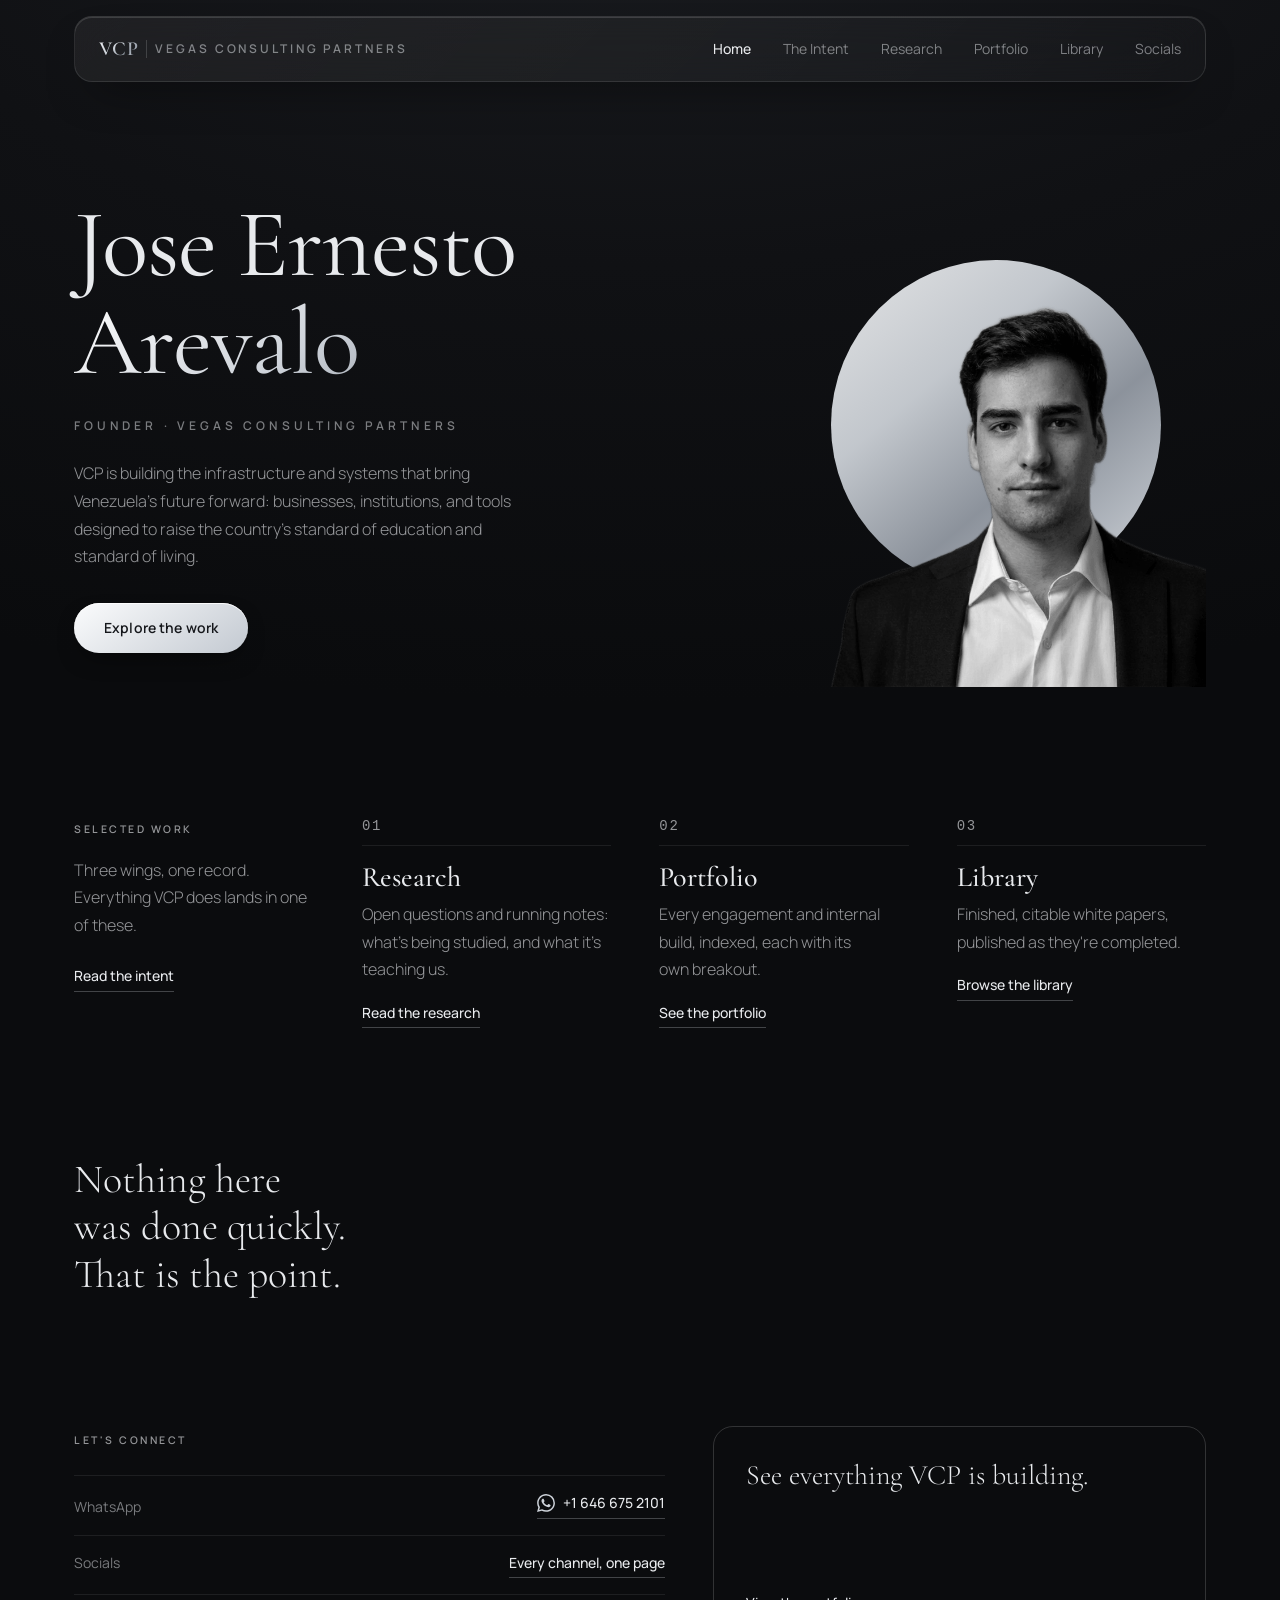
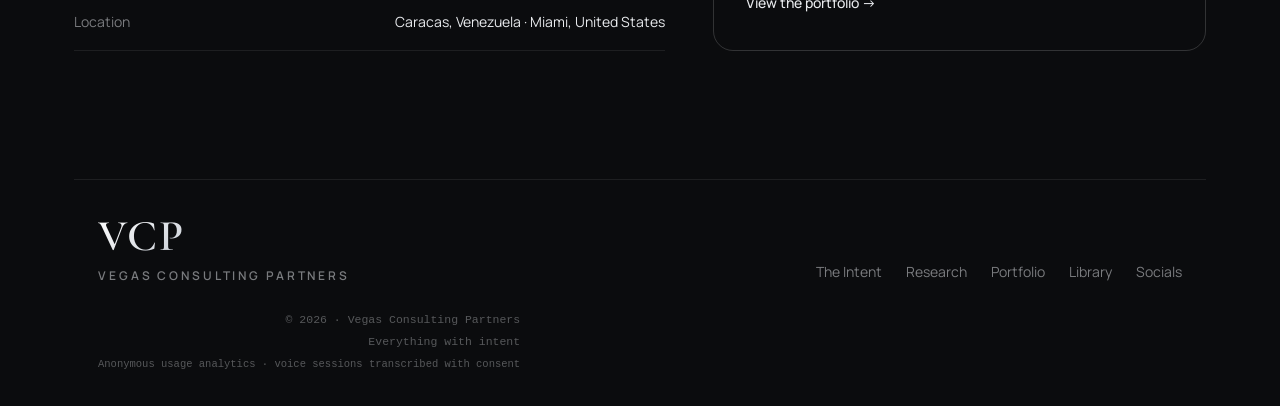
==== index.html @ 09bfc4a1 "Favicon: silver wax-seal monogram on every page (#103) Hand-built SVG seal (scalloped wax blob, silv" ====
<!doctype html>
<html lang="en">
<head>
<meta charset="UTF-8">
<meta name="viewport" content="width=device-width, initial-scale=1.0">
<link rel="icon" type="image/svg+xml" href="/assets/favicon.svg">
<link rel="icon" type="image/png" sizes="32x32" href="/assets/favicon-32.png">
<link rel="apple-touch-icon" href="/assets/apple-touch-icon.png">
<title>VCP — Vegas Consulting Partners</title>
<meta name="description" content="Jose Ernesto Arevalo, founder of Vegas Consulting Partners. The portfolio, research, and white papers, published in the open as they happen.">
<link rel="preconnect" href="https://fonts.googleapis.com">
<link rel="preconnect" href="https://fonts.gstatic.com" crossorigin>
<link href="https://fonts.googleapis.com/css2?family=Cormorant+Garamond:ital,wght@0,300;0,400;0,500;0,600;1,400&family=Manrope:wght@300;400;500;600;700&display=swap" rel="stylesheet">
<link rel="stylesheet" href="css/tokens.css">
<link rel="stylesheet" href="css/base.css">
<link rel="stylesheet" href="css/components.css">
<script>/* title-dip pre-paint (issue #57): show overlay before first paint */(function(){try{var t=sessionStorage.getItem('vcp-dip-title');if(t&&!matchMedia('(prefers-reduced-motion: reduce)').matches){var r=document.documentElement;r.setAttribute('data-dip-title',t);r.className+=' vcp-dip vcp-dip--hold';}}catch(e){}})();</script>
<script>/* penrose-loader pre-paint (issue #71): veil before first paint */(function(){try{if(sessionStorage.getItem('vcp-loader')&&!matchMedia('(prefers-reduced-motion: reduce)').matches){document.documentElement.className+=' vcp-loading';}}catch(e){}})();</script>
<style>
  /* Landing-page layout only — components live in css/components.css.
     Person-led format (#62): hero with portrait over a circular silver
     accent, numbered selected-work band, quote band, connect band. */
  h1, h2, h3 { text-wrap: balance; }

  .hero {
    display: grid;
    grid-template-columns: 1.1fr 0.9fr;
    gap: var(--space-6);
    align-items: center;
    padding: var(--space-7) 0 var(--space-8);
  }
  .hero-name {
    font-size: clamp(3rem, 7.5vw, 6rem);
    line-height: 1.02;
    margin: 0 0 var(--space-4);
    overflow-wrap: anywhere;
  }
  .hero-name span { display: block; }
  .hero-role {
    margin: 0 0 var(--space-4);
  }
  .hero-intro { max-width: 46ch; text-wrap: pretty; margin: 0; }
  .hero-actions { margin-top: var(--space-5); }

  /* Portrait over a circular brushed-silver accent (the format's cutout).
     The image is optional until assets/jose.jpg exists: onerror flips the
     block to its styled empty state — never a broken-image glyph. */
  .portrait {
    position: relative;
    aspect-ratio: 4 / 5;
    max-width: 420px;
    justify-self: end;
    width: 100%;
    display: flex;
    align-items: flex-end;
    justify-content: center;
    overflow: hidden;
  }
  .portrait::before {
    content: '';
    position: absolute;
    left: 50%;
    top: 50%;
    transform: translate(-50%, -50%);
    width: min(84%, 330px);
    aspect-ratio: 1;
    border-radius: var(--radius-pill);
    background: var(--silver-panel);
    opacity: 0.9;
  }
  /* True cutout (the reference composition): assets/jose.png carries
     real transparency, so the person stands in front of the circle,
     bottom-anchored, head and shoulders breaking the circle's edge. */
  .portrait img {
    position: absolute;
    bottom: 0;
    left: 58%;
    transform: translateX(-50%);
    width: min(100%, 400px);
    height: auto;
    filter: grayscale(1) contrast(1.05);
  }
  .portrait--empty img { display: none; }
  .portrait--empty::after {
    content: 'portrait · add assets/jose.png';
    position: relative;
    font-family: var(--font-mono);
    font-size: var(--fs-12);
    letter-spacing: 0.1em;
    color: var(--on-silver);
    padding-bottom: 46%;
  }

  .landing-section { margin-bottom: var(--space-8); }

  /* Selected work: left rail + three numbered columns */
  .work-band {
    display: grid;
    grid-template-columns: 240px 1fr;
    gap: var(--space-6);
  }
  .work-rail p { margin: var(--space-3) 0 var(--space-4); text-wrap: pretty; }
  .work-cols {
    display: grid;
    grid-template-columns: repeat(3, 1fr);
    gap: var(--space-6);
  }
  .work-col__num {
    font-family: var(--font-mono);
    font-size: var(--fs-14);
    color: var(--text-soft);
    letter-spacing: 0.12em;
    display: block;
    padding-bottom: var(--space-2);
    border-bottom: 1px solid var(--line);
    margin-bottom: var(--space-3);
  }
  .work-col h3 { margin-bottom: var(--space-2); }
  .work-col p { margin: 0 0 var(--space-3); max-width: 40ch; text-wrap: pretty; }

  .quote-band { max-width: 34ch; }
  .quote-band p {
    font-family: var(--font-display);
    font-size: var(--fs-40);
    line-height: 1.18;
    color: var(--silver-bright);
    margin: 0;
    text-wrap: balance;
  }

  /* Let's connect: rows + hairline-boxed CTA */
  .connect-band {
    display: grid;
    grid-template-columns: 1.2fr 1fr;
    gap: var(--space-6);
    align-items: stretch;
  }
  .connect-rows { list-style: none; margin: var(--space-4) 0 0; padding: 0; }
  .connect-rows li {
    display: flex;
    justify-content: space-between;
    align-items: baseline;
    gap: var(--space-3);
    padding: var(--space-3) 0;
    border-top: 1px solid var(--line);
    font-size: var(--fs-14);
  }
  .connect-rows li:last-child { border-bottom: 1px solid var(--line); }
  .connect-box {
    border: 1px solid var(--line-strong);
    border-radius: var(--radius-lg);
    padding: var(--space-5);
    display: flex;
    flex-direction: column;
    justify-content: space-between;
    gap: var(--space-4);
    transition: border-color var(--dur-med) var(--ease);
  }
  .connect-box:hover { border-color: var(--line-hover); }
  .connect-box p {
    font-family: var(--font-display);
    font-size: var(--fs-28);
    line-height: 1.2;
    color: var(--silver-bright);
    margin: 0;
    text-wrap: balance;
  }

  .wa-link { display: inline-flex; align-items: center; gap: var(--space-2); }
  .wa-icon {
    width: 18px;
    height: 18px;
    fill: var(--silver);
    transition: fill var(--dur-fast) var(--ease);
  }
  .wa-link:hover .wa-icon { fill: var(--silver-bright); }

  .placeholder-note {
    font-family: var(--font-mono);
    font-size: var(--fs-12);
    color: var(--text-soft);
    letter-spacing: 0.1em;
  }

  @media (max-width: 900px) {
    .hero { grid-template-columns: 1fr; padding: var(--space-6) 0 var(--space-7); }
    .hero-name { font-size: clamp(2.5rem, 11vw, 3.5rem); }
    .portrait { justify-self: start; max-width: 300px; }
    .landing-section { margin-bottom: var(--space-7); }
    .work-band { grid-template-columns: 1fr; }
    .work-cols { grid-template-columns: 1fr; }
    .connect-band { grid-template-columns: 1fr; }
  }
</style>
</head>
<body>

<div class="container" style="padding-top: var(--space-3);">

<nav class="vcp-nav" aria-label="Primary">
  <a class="vcp-nav__brand" href="/">
    <span class="vcp-nav__wordmark sheen-text">VCP</span>
    <span class="vcp-nav__divider"></span>
    <span class="label-caps">Vegas Consulting Partners</span>
  </a>
  <button class="vcp-nav__toggle" type="button" aria-expanded="false" aria-controls="vcp-nav-menu" aria-label="Open menu">
    <span class="vcp-nav__toggle-bar"></span>
    <span class="vcp-nav__toggle-bar"></span>
    <span class="vcp-nav__toggle-bar"></span>
  </button>
  <ul class="vcp-nav__links" id="vcp-nav-menu">
    <li><a href="/" aria-current="page">Home</a></li>
    <li><a href="/intent.html">The Intent</a></li>
    <li><a href="/research.html">Research</a></li>
    <li><a href="/projects.html">Portfolio</a></li>
    <li><a href="/library.html">Library</a></li>
    <li><a href="/socials.html">Socials</a></li>
  </ul>
</nav>

<main>

  <!-- Beat 1: the person -->
  <header class="hero">
    <div>
      <h1 class="hero-name"><span>Jose Ernesto</span><span class="sheen-text">Arevalo</span></h1>
      <p class="hero-role label-caps label-caps--wide">Founder · Vegas Consulting Partners</p>
      <p class="hero-intro">VCP is building the infrastructure and systems that bring Venezuela’s future forward: businesses, institutions, and tools designed to raise the country’s standard of education and standard of living.</p>
      <div class="hero-actions">
        <a class="vcp-btn vcp-btn--silver" href="#work">Explore the work</a>
      </div>
    </div>
    <div class="portrait" id="portrait">
      <img src="assets/jose.png" alt="Jose Ernesto Arevalo" onerror="document.getElementById('portrait').classList.add('portrait--empty')">
    </div>
  </header>

  <!-- Beat 2: selected work — the one deliberately numbered sequence -->
  <section class="landing-section" id="work">
    <div class="work-band">
      <div class="work-rail">
        <span class="vcp-tag--caps label-caps">Selected work</span>
        <p>Three wings, one record. Everything VCP does lands in one of these.</p>
        <a class="vcp-link" href="/intent.html">Read the intent</a>
      </div>
      <div class="work-cols">
        <article class="work-col">
          <span class="work-col__num">01</span>
          <h3>Research</h3>
          <p>Open questions and running notes: what's being studied, and what it's teaching us.</p>
          <a class="vcp-link" href="/research.html">Read the research</a>
        </article>
        <article class="work-col">
          <span class="work-col__num">02</span>
          <h3>Portfolio</h3>
          <p>Every engagement and internal build, indexed, each with its own breakout.</p>
          <a class="vcp-link" href="/projects.html">See the portfolio</a>
        </article>
        <article class="work-col">
          <span class="work-col__num">03</span>
          <h3>Library</h3>
          <p>Finished, citable white papers, published as they're completed.</p>
          <a class="vcp-link" href="/library.html">Browse the library</a>
        </article>
      </div>
    </div>
  </section>

  <!-- Beat 3: the line the whole site stands on -->
  <section class="landing-section quote-band">
    <p>Nothing here was done quickly. That is the point.</p>
  </section>

  <!-- Beat 4: let's connect -->
  <section class="landing-section" id="connect">
    <div class="connect-band">
      <div>
        <span class="vcp-tag--caps label-caps">Let's connect</span>
        <ul class="connect-rows">
          <li><span style="color: var(--text-muted);">WhatsApp</span><a class="vcp-link wa-link" href="https://wa.me/16466752101" rel="noopener" target="_blank"><svg class="wa-icon" viewBox="0 0 24 24" aria-hidden="true"><path d="M17.472 14.382c-.297-.149-1.758-.867-2.03-.967-.273-.099-.471-.148-.67.15-.197.297-.767.966-.94 1.164-.173.199-.347.223-.644.075-.297-.15-1.255-.463-2.39-1.475-.883-.788-1.48-1.761-1.653-2.059-.173-.297-.018-.458.13-.606.134-.133.298-.347.446-.52.149-.174.198-.298.298-.497.099-.198.05-.371-.025-.52-.075-.149-.669-1.612-.916-2.207-.242-.579-.487-.5-.669-.51-.173-.008-.371-.01-.57-.01-.198 0-.52.074-.792.372-.272.297-1.04 1.016-1.04 2.479 0 1.462 1.065 2.875 1.213 3.074.149.198 2.096 3.2 5.077 4.487.709.306 1.262.489 1.694.625.712.227 1.36.195 1.871.118.571-.085 1.758-.719 2.006-1.413.248-.694.248-1.289.173-1.413-.074-.124-.272-.198-.57-.347m-5.421 7.403h-.004a9.87 9.87 0 01-5.031-1.378l-.361-.214-3.741.982.998-3.648-.235-.374a9.86 9.86 0 01-1.51-5.26c.001-5.45 4.436-9.884 9.888-9.884 2.64 0 5.122 1.03 6.988 2.898a9.825 9.825 0 012.893 6.994c-.003 5.45-4.437 9.884-9.885 9.884m8.413-18.297A11.815 11.815 0 0012.05 0C5.495 0 .16 5.335.157 11.892c0 2.096.547 4.142 1.588 5.945L.057 24l6.305-1.654a11.882 11.882 0 005.683 1.448h.005c6.554 0 11.89-5.335 11.893-11.893a11.821 11.821 0 00-3.48-8.413Z"/></svg><span>+1 646 675 2101</span></a></li>
          <li><span style="color: var(--text-muted);">Socials</span><a class="vcp-link" href="/socials.html">Every channel, one page</a></li>
          <li><span style="color: var(--text-muted);">Location</span><span>Caracas, Venezuela · Miami, United States</span></li>
        </ul>
      </div>
      <a class="connect-box" href="/projects.html">
        <p>See everything VCP is building.</p>
        <span class="vcp-link" style="border: none;">View the portfolio →</span>
      </a>
    </div>
  </section>

</main>

<footer class="vcp-footer">
  <div>
    <div class="vcp-footer__wordmark sheen-text">VCP</div>
    <div class="label-caps vcp-footer__tagline">Vegas Consulting Partners</div>
  </div>
  <ul class="vcp-footer__links">
    <li><a href="/intent.html">The Intent</a></li>
    <li><a href="/research.html">Research</a></li>
    <li><a href="/projects.html">Portfolio</a></li>
    <li><a href="/library.html">Library</a></li>
    <li><a href="/socials.html">Socials</a></li>
  </ul>
  <div class="vcp-footer__meta">© 2026 · Vegas Consulting Partners<br>Everything with intent<br><span style="font-size:10.5px">Anonymous usage analytics · voice sessions transcribed with consent</span></div>
</footer>

</div>

<script defer src="js/nav.js"></script>
<script defer src="js/page-dip.js"></script>
<script defer src="js/page-loader.js"></script>
<script defer src="js/telemetry.js"></script>
</body>
</html>
---- css/tokens.css ----
/* VCP Design System — tokens (single source of truth). See issue #1.
   Source design: claude.ai/design "VCP Component System" — liquid glass over
   brushed silver on graphite. */
:root {
  /* Color — graphite base */
  --bg: #0B0C0E;
  --bg-gradient: radial-gradient(130% 90% at 50% -12%, #191B1F 0%, #101114 46%, #0A0B0D 100%);
  --surface: #17191D;
  --surface-raised: #2B2E34;

  /* Color — silver */
  --silver: #CDD2D9;
  --silver-bright: #E8EAED;
  --silver-deep: #9AA1AB;
  /* THE signature look: sheen for text/detail effects */
  --silver-sheen: linear-gradient(145deg, #FFFFFF 0%, #CDD2D9 42%, #9AA1AB 66%, #EEF1F4 100%);
  /* Metal fill for primary buttons / featured chips */
  --silver-metal: linear-gradient(145deg, #FBFCFD, #C3C9D1);
  /* Full brushed-silver panel (swatches, media accents) */
  --silver-panel: linear-gradient(140deg, #FBFCFD 0%, #D6DBE1 34%, #9AA1AB 62%, #C3C9D1 82%, #F0F2F5 100%);
  --on-silver: #15171B;
  /* Unlit metal for the Penrose loader body (issue #71) */
  --metal-dark: #33373D;
  --metal-mid: #5C626B;
  /* Veil behind fixed overlays (loader) */
  --scrim: rgba(11, 12, 14, 0.78);

  /* Text */
  --text: #E8EAED;
  --text-soft: rgba(232, 234, 237, 0.62);
  --text-muted: rgba(232, 234, 237, 0.5);
  --text-faint: rgba(232, 234, 237, 0.38);

  /* Lines */
  --line: rgba(255, 255, 255, 0.08);
  --line-strong: rgba(255, 255, 255, 0.16);
  --line-hover: rgba(255, 255, 255, 0.32);

  /* Liquid glass material */
  --glass-bg: linear-gradient(135deg, rgba(255, 255, 255, 0.06), rgba(255, 255, 255, 0.02));
  /* Near-opaque glass for floating menus (mobile nav dropdown): a popover
     that escapes its blurred parent can't rely on backdrop-filter for
     legibility, so it carries its own body */
  --glass-bg-solid: linear-gradient(135deg, rgba(43, 46, 52, 0.97), rgba(23, 25, 29, 0.97));
  --glass-border: rgba(255, 255, 255, 0.1);
  --glass-blur: 24px;
  --glass-highlight: inset 0 1px 0 rgba(255, 255, 255, 0.14);
  --shadow-float: 0 24px 56px -26px rgba(0, 0, 0, 0.72);
  --shadow-silver: inset 0 1px 0 rgba(255, 255, 255, 0.85), 0 10px 24px -10px rgba(0, 0, 0, 0.65);

  /* Focus / feedback */
  --focus-ring: #CDD2D9;

  /* Typography */
  --font-display: 'Cormorant Garamond', 'Playfair Display', Georgia, serif;
  --font-body: 'Manrope', -apple-system, BlinkMacSystemFont, 'Segoe UI', sans-serif;
  --font-mono: ui-monospace, 'Cascadia Mono', 'SF Mono', Menlo, monospace;

  --fs-12: 0.75rem;
  --fs-14: 0.875rem;
  --fs-16: 1rem;
  --fs-20: 1.25rem;
  --fs-28: 1.75rem;
  --fs-40: 2.5rem;
  --fs-56: 3.5rem;
  --fs-72: 4.5rem;

  --tracking-label: 0.24em;
  --tracking-eyebrow: 0.34em;

  /* Motion */
  --ease: cubic-bezier(0.4, 0, 0.2, 1);
  --dur-fast: 150ms;
  --dur-med: 250ms;
  /* Ambient/looping animation duration — deliberately separate from
     --dur-fast/--dur-med (interaction transitions): those collapse to 0ms
     under reduced-motion for snappy-but-instant transitions, whereas a
     looping animation needs its @keyframes suppressed outright, not sped
     up to 0ms (which would flash rather than stop). See the
     prefers-reduced-motion block below. Slow and unhurried at idle — the
     JS-driven randomization in js/voice-widget.js varies the actual cycle
     length per-loop around this baseline, so it never reads as a fixed,
     mechanically repeating cycle the way a bare CSS @keyframes loop does. */
  --dur-ambient: 9000ms;

  /* Stacking context scale — every fixed/sticky element picks a rung here
     instead of an inline magic number. */
  --z-nav: 100;
  --z-widget: 500;

  /* Page-transition title dip (issue #57): quick dip in, slow cinematic fade-away */
  --dur-dip-in: 320ms;
  --dur-dip-out: 1100ms;

  /* Spacing (used by components) */
  --space-1: 0.25rem;
  --space-2: 0.5rem;
  --space-3: 1rem;
  --space-4: 1.5rem;
  --space-5: 2rem;
  --space-6: 3rem;
  --space-7: 5rem;
  --space-8: 8rem;

  --radius: 12px;
  --radius-lg: 20px;
  --radius-xl: 24px;
  --radius-pill: 999px;
}

@media (prefers-reduced-motion: reduce) {
  :root {
    --dur-fast: 0ms;
    --dur-med: 0ms;
    --dur-ambient: 0ms;
    --dur-dip-in: 0ms;
    --dur-dip-out: 0ms;
  }
}
---- css/base.css ----
/* VCP Design System — base/reset. See issue #1. */
*, *::before, *::after { box-sizing: border-box; }

html, body {
  margin: 0;
  padding: 0;
}

body {
  background-color: var(--bg);
  background-image: var(--bg-gradient);
  background-repeat: no-repeat;
  background-attachment: fixed;
  min-height: 100vh;
  color: var(--text);
  font-family: var(--font-body);
  font-size: var(--fs-16);
  font-weight: 400;
  line-height: 1.6;
  -webkit-font-smoothing: antialiased;
}

h1, h2, h3, h4 {
  font-family: var(--font-display);
  color: var(--silver-bright);
  margin: 0 0 var(--space-3);
  font-weight: 400;
  line-height: 1.1;
}

h1 { font-size: var(--fs-72); letter-spacing: -0.01em; line-height: 1.02; }
h2 { font-size: var(--fs-40); font-weight: 500; }
h3 { font-size: var(--fs-28); font-weight: 500; }
h4 { font-size: var(--fs-20); font-weight: 500; }

p {
  margin: 0 0 var(--space-3);
  color: var(--text-soft);
  font-weight: 300;
  line-height: 1.72;
}

a {
  color: var(--silver-bright);
  text-decoration: none;
}

em, .italic-accent {
  font-family: var(--font-display);
  font-style: italic;
}

small, .text-muted { color: var(--text-muted); }

/* Small-caps eyebrow label — nav tagline, card kickers, section labels */
.label-caps {
  font-size: var(--fs-12);
  text-transform: uppercase;
  letter-spacing: var(--tracking-label);
  font-weight: 600;
  color: var(--text-muted);
}

.label-caps--wide { letter-spacing: var(--tracking-eyebrow); }

/* Kicker: hairline dash + eyebrow, used above display headings */
.kicker {
  display: flex;
  align-items: center;
  gap: var(--space-2);
}

.kicker::before {
  content: '';
  width: 26px;
  height: 1px;
  background: linear-gradient(90deg, transparent, rgba(210, 216, 224, 0.7));
}

/* Mono meta text — dates, page counts, footnotes */
.meta-mono {
  font-family: var(--font-mono);
  font-size: var(--fs-12);
  color: var(--text-faint);
  letter-spacing: 0.1em;
}

/* Visible focus state — required by accessibility criteria */
:focus-visible {
  outline: 2px solid var(--focus-ring);
  outline-offset: 2px;
}

::selection {
  background: rgba(210, 216, 224, 0.22);
}

.container {
  max-width: 1180px;
  margin: 0 auto;
  padding: 0 var(--space-4);
}

/* Metallic sheen text — signature effect for wordmark, headings */
.sheen-text {
  background: var(--silver-sheen);
  background-clip: text;
  -webkit-background-clip: text;
  -webkit-text-fill-color: transparent;
  color: var(--silver-bright); /* fallback if background-clip unsupported */
}
---- css/components.css ----
/* VCP Design System — core components. See issue #1.
   Material rule: liquid glass = blur 18–26px, 10% white hairline, one
   specular highlight along the top edge. Silver metal fills are reserved
   for primary actions and featured accents. */

/* === Glass surface (shared material) === */
.vcp-glass {
  background: var(--glass-bg);
  border: 1px solid var(--glass-border);
  backdrop-filter: blur(var(--glass-blur));
  -webkit-backdrop-filter: blur(var(--glass-blur));
  box-shadow: var(--glass-highlight), var(--shadow-float);
}

/* === Nav === */
.vcp-nav {
  position: sticky;
  top: var(--space-3);
  z-index: var(--z-nav);
  display: flex;
  align-items: center;
  justify-content: space-between;
  gap: var(--space-4);
  padding: var(--space-3) var(--space-4);
  border-radius: 18px;
  background: var(--glass-bg);
  border: 1px solid var(--glass-border);
  backdrop-filter: blur(var(--glass-blur));
  -webkit-backdrop-filter: blur(var(--glass-blur));
  box-shadow: var(--glass-highlight), 0 20px 46px -22px rgba(0, 0, 0, 0.7);
}

.vcp-nav__brand {
  display: flex;
  align-items: center;
  gap: var(--space-2);
}

.vcp-nav__wordmark {
  font-family: var(--font-display);
  font-size: var(--fs-20);
  font-weight: 600;
  letter-spacing: 0.04em;
}

.vcp-nav__divider {
  width: 1px;
  height: 18px;
  background: var(--line-strong);
}

.vcp-nav__links {
  display: flex;
  align-items: center;
  gap: var(--space-5);
  list-style: none;
  margin: 0;
  padding: 0;
}

.vcp-nav__links a {
  font-size: var(--fs-14);
  font-weight: 400;
  color: var(--text-muted);
  transition: color var(--dur-fast) var(--ease);
}

.vcp-nav__links a:hover,
.vcp-nav__links a[aria-current] {
  color: var(--text);
  font-weight: 500;
}

/* A silver CTA inside the nav keeps its dark-on-silver text */
.vcp-nav__links a.vcp-btn--silver,
.vcp-nav__links a.vcp-btn--silver:hover {
  color: var(--on-silver);
}

/* Menu toggle (issue #85) — desktop hides it; ≤900px it replaces the
   inline links. Appearance + X-morph live outside the media query so
   demo.html can render the states at any width. */
.vcp-nav__toggle {
  display: none;
  flex-direction: column;
  align-items: center;
  justify-content: center;
  gap: 5px;
  width: 44px;
  height: 44px;
  padding: 0;
  background: var(--glass-bg);
  border: 1px solid var(--line-strong);
  border-radius: var(--radius-pill);
  cursor: pointer;
  transition: border-color var(--dur-fast) var(--ease);
}

.vcp-nav__toggle:hover { border-color: var(--line-hover); }

.vcp-nav__toggle-bar {
  width: 16px;
  height: 1.5px;
  background: var(--silver);
  transition: transform var(--dur-fast) var(--ease), opacity var(--dur-fast) var(--ease);
}

.vcp-nav__toggle[aria-expanded="true"] .vcp-nav__toggle-bar:nth-child(1) { transform: translateY(6.5px) rotate(45deg); }
.vcp-nav__toggle[aria-expanded="true"] .vcp-nav__toggle-bar:nth-child(2) { opacity: 0; }
.vcp-nav__toggle[aria-expanded="true"] .vcp-nav__toggle-bar:nth-child(3) { transform: translateY(-6.5px) rotate(-45deg); }

/* === Nav, mobile (issue #85) — brand grows, links collapse into a
   tap-to-open glass menu box, and the pill slides away as you read
   down (js/nav.js drives .is-open / .vcp-nav--away) === */
@media (max-width: 900px) {
  .vcp-nav {
    transition: transform var(--dur-med) var(--ease);
  }

  /* Reading down: out of sight (clears the sticky offset + top shadow) */
  .vcp-nav--away { transform: translateY(calc(-100% - var(--space-5))); }

  /* The wordmark is the mobile brand — bigger, alone in the glass pill */
  .vcp-nav__wordmark { font-size: var(--fs-28); }
  .vcp-nav__divider,
  .vcp-nav__brand .label-caps { display: none; }

  .vcp-nav__toggle { display: inline-flex; }

  .vcp-nav__links {
    display: none;
    position: absolute;
    top: calc(100% + var(--space-2));
    right: 0;
    min-width: 230px;
    flex-direction: column;
    align-items: stretch;
    gap: 0;
    padding: var(--space-2);
    border-radius: var(--radius-lg);
    background: var(--glass-bg-solid);
    border: 1px solid var(--glass-border);
    backdrop-filter: blur(var(--glass-blur));
    -webkit-backdrop-filter: blur(var(--glass-blur));
    box-shadow: var(--glass-highlight), var(--shadow-float);
  }

  .vcp-nav.is-open .vcp-nav__links { display: flex; }

  /* Comfortable tap targets */
  .vcp-nav__links a {
    display: block;
    padding: 13px var(--space-3);
    border-radius: var(--radius);
    font-size: var(--fs-16);
  }

  .vcp-nav__links li + li a { border-top: 1px solid var(--line); }

  .vcp-nav__links a:hover,
  .vcp-nav__links a[aria-current] { background: rgba(255, 255, 255, 0.05); }
}

/* === Buttons === */
.vcp-btn {
  display: inline-flex;
  align-items: center;
  justify-content: center;
  gap: var(--space-2);
  padding: 14px 30px;
  border: none;
  border-radius: var(--radius-pill);
  font-family: var(--font-body);
  font-size: var(--fs-14);
  font-weight: 600;
  letter-spacing: 0.01em;
  cursor: pointer;
  transition: transform var(--dur-med) var(--ease), border-color var(--dur-med) var(--ease), color var(--dur-med) var(--ease);
}

.vcp-btn:hover { transform: translateY(-2px); }

/* Primary: brushed silver, dark text */
.vcp-btn--silver {
  background: var(--silver-metal);
  color: var(--on-silver);
  box-shadow: var(--shadow-silver);
}

/* Ghost: liquid glass */
.vcp-btn--glass {
  background: var(--glass-bg);
  border: 1px solid var(--line-strong);
  color: var(--text);
  font-weight: 500;
  backdrop-filter: blur(18px);
  -webkit-backdrop-filter: blur(18px);
  box-shadow: var(--glass-highlight);
}

.vcp-btn--glass:hover { border-color: var(--line-hover); }

/* Quiet: text with hairline underline */
.vcp-btn--quiet {
  padding: 14px var(--space-2);
  border-radius: 0;
  background: none;
  color: rgba(232, 234, 237, 0.72);
  font-weight: 500;
  border-bottom: 1px solid rgba(232, 234, 237, 0.28);
}

.vcp-btn--quiet:hover { color: #fff; transform: none; }

/* Icon: glass circle */
.vcp-btn--icon {
  width: 46px;
  height: 46px;
  padding: 0;
  background: var(--glass-bg);
  border: 1px solid var(--line-strong);
  color: var(--text);
  font-family: var(--font-display);
  font-size: var(--fs-20);
  backdrop-filter: blur(18px);
  -webkit-backdrop-filter: blur(18px);
}

/* Small: nav-scale silver pill */
.vcp-btn--sm { padding: 9px 20px; font-size: var(--fs-12); }

/* === Tag / chip === */
.vcp-tag {
  display: inline-flex;
  align-items: center;
  gap: var(--space-2);
  padding: 7px 15px;
  border: 1px solid var(--glass-border);
  border-radius: var(--radius-pill);
  background: rgba(255, 255, 255, 0.05);
  color: rgba(232, 234, 237, 0.8);
  font-size: var(--fs-12);
  font-weight: 500;
}

.vcp-tag--dot::before {
  content: '';
  width: 6px;
  height: 6px;
  border-radius: var(--radius-pill);
  background: var(--silver-metal);
}

.vcp-tag--featured {
  background: var(--silver-metal);
  border-color: transparent;
  color: var(--on-silver);
  font-weight: 600;
}

.vcp-tag--caps {
  text-transform: uppercase;
  letter-spacing: var(--tracking-label);
  font-weight: 600;
  font-size: 10.5px;
  color: var(--text-soft);
}

/* Interactive filter chip — button variant of .vcp-tag for client-side
   filter rows (tag filters, category toggles, sort controls). Single
   canonical component: research.html, library.html, and projects.html
   all filter/sort UI reconciled onto this one class during integration
   (three independent parallel builds each proposed their own name). */
.vcp-tag--filter {
  cursor: pointer;
  font-family: var(--font-body);
  transition: border-color var(--dur-fast) var(--ease), color var(--dur-fast) var(--ease), background var(--dur-fast) var(--ease);
}

.vcp-tag--filter:hover {
  border-color: var(--line-strong);
  color: var(--text);
}

.vcp-tag--filter[aria-pressed="true"] {
  background: var(--silver-metal);
  border-color: transparent;
  color: var(--on-silver);
  font-weight: 600;
}

/* === Card === */
.vcp-card {
  position: relative;
  border-radius: var(--radius-lg);
  overflow: hidden;
  background: var(--glass-bg);
  border: 1px solid var(--glass-border);
  backdrop-filter: blur(var(--glass-blur));
  -webkit-backdrop-filter: blur(var(--glass-blur));
  box-shadow: var(--glass-highlight), var(--shadow-float);
  transition: border-color var(--dur-med) var(--ease), transform var(--dur-med) var(--ease);
}

/* Sheen border on hover — the signature detail from the spec */
.vcp-card::before {
  content: '';
  position: absolute;
  inset: -1px;
  border-radius: inherit;
  padding: 1px;
  background: var(--silver-sheen);
  -webkit-mask: linear-gradient(#fff 0 0) content-box, linear-gradient(#fff 0 0);
  -webkit-mask-composite: xor;
  mask-composite: exclude;
  opacity: 0;
  transition: opacity var(--dur-med) var(--ease);
  pointer-events: none;
}

.vcp-card:hover {
  border-color: transparent;
  transform: translateY(-2px);
}

.vcp-card:hover::before { opacity: 0.55; }

.vcp-card__body { padding: 26px 28px 28px; }

.vcp-card__media {
  height: 186px;
  display: flex;
  align-items: center;
  justify-content: center;
  position: relative;
  border-bottom: 1px solid rgba(255, 255, 255, 0.07);
}

/* Striped media-placeholder treatment, shared with .vcp-media-banner */
.vcp-card__media,
.vcp-media-banner {
  background-image: repeating-linear-gradient(135deg, rgba(255, 255, 255, 0.05) 0 11px, rgba(255, 255, 255, 0.015) 11px 22px);
}

.vcp-card__badge {
  position: absolute;
  top: var(--space-3);
  left: 18px;
  padding: 5px 11px;
  border-radius: var(--radius-pill);
  background: rgba(11, 12, 14, 0.5);
  border: 1px solid rgba(255, 255, 255, 0.12);
  font-size: 10.5px;
  letter-spacing: var(--tracking-label);
  text-transform: uppercase;
  font-weight: 600;
  color: var(--text-soft);
}

.vcp-card__title {
  margin-bottom: 0;
  font-size: 26px;
  line-height: 1.18;
  color: #F2F3F5;
}

.vcp-card__head {
  display: flex;
  align-items: baseline;
  justify-content: space-between;
  gap: var(--space-2);
}

/* Eyebrow row: label · stretched hairline · mono meta */
.vcp-card__eyebrow {
  display: flex;
  align-items: center;
  gap: var(--space-2);
  margin-bottom: var(--space-4);
}

.vcp-card__eyebrow::after {
  content: none;
}

.vcp-card__eyebrow .vcp-card__eyebrow-rule {
  flex: 1;
  height: 1px;
  background: var(--line);
}

.vcp-card__footer {
  display: flex;
  align-items: center;
  justify-content: space-between;
  gap: var(--space-3);
  margin-top: var(--space-4);
}

/* Quiet inline link — "Read →", "View case study →" */
.vcp-link {
  display: inline-flex;
  align-items: center;
  gap: var(--space-2);
  font-size: var(--fs-14);
  font-weight: 500;
  color: var(--text);
  border-bottom: 1px solid rgba(232, 234, 237, 0.25);
  padding-bottom: 3px;
  transition: color var(--dur-fast) var(--ease), border-color var(--dur-fast) var(--ease);
}

.vcp-link:hover { color: #fff; border-color: rgba(232, 234, 237, 0.6); }

/* Key-value rows (speaking card, spec sheets) */
.vcp-kv {
  display: flex;
  flex-direction: column;
  gap: 9px;
  margin: 0;
}

.vcp-kv > div {
  display: flex;
  justify-content: space-between;
  font-size: var(--fs-14);
}

.vcp-kv > div + div {
  padding-top: 9px;
  border-top: 1px solid rgba(255, 255, 255, 0.06);
}

.vcp-kv dt { color: var(--text-muted); font-weight: 300; }
.vcp-kv dd { margin: 0; color: var(--text); }

/* Stat */
.vcp-stat__number {
  font-family: var(--font-display);
  font-size: 64px;
  line-height: 1;
  font-weight: 400;
}

.vcp-stat__caption {
  margin: var(--space-2) 0 0;
  font-size: var(--fs-14);
  color: var(--text-soft);
  font-weight: 300;
}

/* Press pull quote */
.vcp-quote {
  margin: var(--space-3) 0;
  font-family: var(--font-display);
  font-style: italic;
  font-size: 21px;
  line-height: 1.35;
  color: #F2F3F5;
}

/* === Section heading === */
.vcp-section-heading {
  display: flex;
  /* long headings drop the hairline rule to its own row at phone widths
     instead of pushing it past the viewport */
  flex-wrap: wrap;
  align-items: baseline;
  gap: var(--space-3);
  margin-bottom: 38px;
}

.vcp-section-heading__num {
  font-family: var(--font-mono);
  font-size: 13px;
  color: rgba(232, 234, 237, 0.32);
  letter-spacing: 0.12em;
}

.vcp-section-heading h2 {
  margin: 0;
  font-size: 34px;
  letter-spacing: 0.01em;
  color: #EEF0F2;
}

.vcp-section-heading__rule {
  flex: 1;
  height: 1px;
  align-self: center;
  background: var(--line);
  border: none;
  margin: 0;
}

/* === Hero pattern === */
.vcp-hero {
  position: relative;
  border-radius: var(--radius-xl);
  overflow: hidden;
  padding: 70px 64px;
  background:
    radial-gradient(120% 130% at 82% 8%, rgba(206, 212, 220, 0.14), transparent 52%),
    var(--glass-bg);
  border: 1px solid var(--glass-border);
  backdrop-filter: blur(var(--glass-blur));
  -webkit-backdrop-filter: blur(var(--glass-blur));
  box-shadow: inset 0 1px 0 rgba(255, 255, 255, 0.16), 0 30px 70px -30px rgba(0, 0, 0, 0.75);
}

.vcp-hero::after {
  content: '';
  position: absolute;
  top: 0;
  right: 0;
  width: 340px;
  height: 340px;
  background: radial-gradient(circle at 70% 30%, rgba(232, 235, 239, 0.16), transparent 60%);
  pointer-events: none;
}

.vcp-hero__content {
  position: relative;
  z-index: 1;
  max-width: 60ch;
}

.vcp-hero__actions {
  display: flex;
  align-items: center;
  gap: var(--space-3);
  margin-top: var(--space-5);
}

/* === Narrative pull quote (story band) === */
.vcp-pullquote {
  padding: 52px 0;
  border-top: 1px solid var(--line);
  border-bottom: 1px solid var(--line);
}

.vcp-pullquote p {
  margin: 0;
  max-width: 24ch;
  font-family: var(--font-display);
  font-size: 44px;
  line-height: 1.18;
  color: #EEF0F2;
  font-weight: 400;
}

/* === Input === */
.vcp-input-group {
  display: flex;
  gap: var(--space-2);
}

.vcp-input {
  flex: 1;
  height: 50px;
  padding: 0 18px;
  border-radius: var(--radius);
  background: rgba(11, 12, 14, 0.4);
  border: 1px solid rgba(255, 255, 255, 0.12);
  color: var(--text);
  font-family: var(--font-body);
  font-size: var(--fs-14);
  font-weight: 300;
  transition: border-color var(--dur-fast) var(--ease);
}

.vcp-input::placeholder { color: var(--text-faint); }
.vcp-input:hover, .vcp-input:focus { border-color: rgba(255, 255, 255, 0.28); }

.vcp-input-group .vcp-btn { border-radius: var(--radius); padding: 0 26px; }

/* === Social icon === */
.vcp-social {
  width: 38px;
  height: 38px;
  border-radius: 10px;
  display: inline-flex;
  align-items: center;
  justify-content: center;
  background: rgba(255, 255, 255, 0.05);
  border: 1px solid var(--glass-border);
  font-family: var(--font-display);
  font-size: 15px;
  color: var(--text-soft);
  transition: border-color var(--dur-fast) var(--ease), color var(--dur-fast) var(--ease);
}

.vcp-social:hover { border-color: var(--line-strong); color: var(--text); }

/* Status dot — "available for advisory" */
.vcp-status-dot {
  width: 8px;
  height: 8px;
  border-radius: var(--radius-pill);
  background: linear-gradient(145deg, #EEF1F4, #9AA1AB);
  box-shadow: 0 0 12px rgba(232, 235, 239, 0.5);
}

/* === Paper row (Library list entry) === */
.vcp-paper {
  padding: var(--space-4) 0;
  border-top: 1px solid var(--line);
  transition: background var(--dur-med) var(--ease), box-shadow var(--dur-med) var(--ease);
  scroll-margin-top: 110px;
  border-radius: var(--radius);
}

.vcp-paper:last-child { border-bottom: 1px solid var(--line); }

.vcp-paper__title {
  margin: 0 0 var(--space-2);
  font-size: var(--fs-28);
}

.vcp-paper__abstract {
  max-width: 68ch;
  margin: 0 0 var(--space-3);
  color: var(--text-muted);
  display: -webkit-box;
  -webkit-line-clamp: 3;
  -webkit-box-orient: vertical;
  overflow: hidden;
}

.vcp-paper__meta {
  display: flex;
  flex-wrap: wrap;
  align-items: center;
  gap: var(--space-3);
  margin-bottom: var(--space-3);
}

.vcp-paper__actions {
  display: flex;
  align-items: center;
  gap: var(--space-4);
}

/* Deep-link target highlight — fades out on its own */
.vcp-paper--highlight {
  background: rgba(205, 210, 217, 0.08);
  box-shadow: inset 0 0 0 1px var(--line-strong);
}

/* === Rich text prose (overview / business model bodies) === */
.vcp-prose p { margin: 0 0 var(--space-3); }
.vcp-prose p:last-child { margin-bottom: 0; }

.vcp-prose table {
  /* block + overflow-x: wide tables scroll inside themselves instead of
     escaping phone viewports (PR #36 audit, BLOCKER 1b) */
  display: block;
  overflow-x: auto;
  width: 100%;
  border-collapse: collapse;
  margin: var(--space-4) 0;
  font-size: var(--fs-14);
}

.vcp-prose caption {
  caption-side: top;
  text-align: left;
  margin-bottom: var(--space-2);
  font-size: var(--fs-12);
  color: var(--text-muted);
}

.vcp-prose th, .vcp-prose td {
  padding: 12px 16px;
  text-align: left;
  border-bottom: 1px solid var(--line);
}

.vcp-prose th {
  font-family: var(--font-mono);
  font-size: 11px;
  letter-spacing: var(--tracking-label);
  text-transform: uppercase;
  color: var(--text-muted);
  font-weight: 600;
}

.vcp-prose td { color: var(--text-soft); font-weight: 300; }

/* === Timeline (project detail) — vertical milestone list with silver hairline === */
.vcp-timeline {
  position: relative;
  list-style: none;
  margin: 0;
  padding: 0;
}

.vcp-timeline::before {
  content: '';
  position: absolute;
  top: 6px;
  bottom: 6px;
  left: 5px;
  width: 1px;
  background: linear-gradient(180deg, var(--line-strong), var(--line) 88%, transparent);
}

.vcp-timeline__item {
  position: relative;
  padding: 0 0 var(--space-5) 34px;
}

.vcp-timeline__item:last-child { padding-bottom: 0; }

.vcp-timeline__dot {
  position: absolute;
  top: 5px;
  left: 0;
  width: 11px;
  height: 11px;
  border-radius: var(--radius-pill);
  background: var(--silver-metal);
  box-shadow: 0 0 0 3px var(--bg), 0 0 12px rgba(232, 235, 239, 0.35);
}

.vcp-timeline__date {
  font-family: var(--font-mono);
  font-size: var(--fs-12);
  letter-spacing: 0.08em;
  color: var(--text-faint);
}

.vcp-timeline__title {
  margin: 4px 0 4px;
  font-family: var(--font-display);
  font-size: var(--fs-20);
  color: var(--silver-bright);
  font-weight: 500;
}

.vcp-timeline__note {
  margin: 0;
  font-size: var(--fs-14);
  color: var(--text-soft);
}

/* === Highlighted panel (Moat section) === */
.vcp-panel {
  position: relative;
  border-radius: var(--radius-lg);
  padding: 30px 32px;
  background:
    radial-gradient(120% 140% at 8% 0%, rgba(206, 212, 220, 0.12), transparent 55%),
    var(--glass-bg);
  border: 1px solid var(--glass-border);
  backdrop-filter: blur(var(--glass-blur));
  -webkit-backdrop-filter: blur(var(--glass-blur));
  box-shadow: var(--glass-highlight), var(--shadow-float);
}

.vcp-panel__label {
  margin-bottom: var(--space-3);
}

/* === Detail page header (project/topic/paper breakouts) === */
.vcp-detail-header {
  padding: var(--space-6) 0 var(--space-5);
  border-bottom: 1px solid var(--line);
  margin-bottom: var(--space-6);
}

.vcp-detail-header__meta {
  display: flex;
  align-items: center;
  gap: var(--space-3);
  margin-bottom: var(--space-4);
}

.vcp-detail-header h1 {
  font-size: var(--fs-56);
  /* Long unbroken tokens (e.g. bracketed placeholders) must wrap, not
     force horizontal scroll at phone widths (PR #36 audit, BLOCKER 1a) */
  overflow-wrap: anywhere;
}

.vcp-detail-header__thesis {
  max-width: 60ch;
  font-family: var(--font-display);
  font-size: var(--fs-28);
  font-style: italic;
  color: var(--text-soft);
  margin-top: var(--space-3);
}

/* === Footer === */
.vcp-footer {
  border-top: 1px solid var(--line);
  padding: 34px var(--space-4) var(--space-5);
  margin-top: var(--space-7);
  display: flex;
  flex-wrap: wrap;
  gap: var(--space-4);
  align-items: flex-end;
  justify-content: space-between;
}

.vcp-footer__wordmark {
  font-family: var(--font-display);
  font-weight: 600;
  font-size: 44px;
  letter-spacing: 0.03em;
  line-height: 1;
}

.vcp-footer__tagline {
  margin-top: var(--space-2);
}

.vcp-footer__meta {
  font-family: var(--font-mono);
  font-size: 11.5px;
  color: rgba(232, 234, 237, 0.34);
  text-align: right;
  line-height: 1.9;
}

.vcp-footer__links {
  display: flex;
  /* five wing links must wrap at phone widths, not widen the page */
  flex-wrap: wrap;
  gap: var(--space-4);
  list-style: none;
  margin: 0;
  padding: 0;
}

.vcp-footer__links a {
  color: var(--text-muted);
  font-size: var(--fs-14);
  transition: color var(--dur-fast) var(--ease);
}

.vcp-footer__links a:hover { color: var(--silver-bright); }

/* === Voice feedback widget (issue #43) === */

/* Widget root — the single draggable anchor point. Both the trigger ball
   and the panel position themselves relative to THIS element's --widget-x/
   --widget-y (default: bottom-right corner, via the fallback values), not
   independently, so dragging either one moves the same shared spot and
   "bring it back to where it was originally" has one unambiguous target.
   js/voice-widget.js sets these two custom properties; everything else
   here is pure CSS layout off of them. */
#vcp-voice-widget {
  position: fixed;
  right: var(--widget-x, var(--space-5));
  bottom: var(--widget-y, var(--space-5));
  z-index: var(--z-widget);
}

/* Trigger — liquid-motion ball, fixed bottom-right on every page by
   default (drag to reposition — see #vcp-voice-widget above).
   Shape/position are NOT driven by a fixed @keyframes loop (a bare cycle
   always reads as a mechanically repeating pattern, no matter how slow) —
   js/voice-widget.js drives --liquid-radius/--liquid-bg-pos/--liquid-scale
   directly: randomized easing timings at idle, real Web Audio amplitude
   data while the assistant is speaking or the visitor is talking. The
   `transition` here is what makes each JS-set target arrive smoothly
   instead of jumping. */
.vcp-voice-trigger {
  position: relative;
  width: 60px;
  height: 60px;
  padding: 0;
  border: none;
  cursor: grab;
  background: var(--silver-panel);
  background-size: 220% 220%;
  box-shadow: var(--shadow-silver), 0 18px 40px -16px rgba(0, 0, 0, 0.7);
  border-radius: var(--liquid-radius, 50%);
  background-position: var(--liquid-bg-pos, 50% 50%);
  /* translate() composes with scale() so voice-driven drift (--liquid-x/
     --liquid-y, set only while listening — see startAudioReactive) and the
     existing size pulse apply together without fighting over `transform`. */
  transform: translate(var(--liquid-x, 0), var(--liquid-y, 0)) scale(var(--liquid-scale, 1));
  transition: border-radius var(--liquid-dur, 2600ms) ease-in-out,
              background-position var(--liquid-dur, 2600ms) ease-in-out,
              transform 120ms ease-out,
              box-shadow var(--dur-med) var(--ease);
}

.vcp-voice-trigger:active { cursor: grabbing; }

.vcp-voice-trigger:hover {
  box-shadow: var(--shadow-silver), 0 22px 48px -16px rgba(0, 0, 0, 0.78);
}

.vcp-voice-trigger:focus-visible {
  outline: 2px solid var(--focus-ring);
  outline-offset: 3px;
}

/* Shrinks + dims when the panel is open, staying visible as the panel's
   own "live" indicator rather than disappearing (open/close affordance
   stays visually connected, per the spec). Not applied while minimized —
   a minimized ball stays full-size, since it's the only visible affordance
   at that point. */
.vcp-voice-trigger[data-open="true"]:not([data-minimized="true"]) {
  width: 40px;
  height: 40px;
}

@media (prefers-reduced-motion: reduce) {
  .vcp-voice-trigger {
    transition: box-shadow var(--dur-med) var(--ease);
    border-radius: var(--radius-pill) !important;
    transform: none !important;
  }
}

/* Reposition-reset control — a small "x" that appears above/beside the
   ball on hover, ONLY once it's been dragged somewhere other than the
   default corner (see js/voice-widget.js's hasCustomPosition tracking).
   Clicking it snaps the widget back to the original bottom-right spot —
   the one restore target for whatever state the ball/panel are in. */
.vcp-voice-reset {
  position: absolute;
  top: -10px;
  right: -10px;
  width: 22px;
  height: 22px;
  padding: 0;
  border: 1px solid var(--glass-border);
  border-radius: var(--radius-pill);
  background: var(--bg);
  color: var(--text-muted);
  font-size: 13px;
  line-height: 1;
  cursor: pointer;
  display: none;
  align-items: center;
  justify-content: center;
  z-index: 1;
  transition: color var(--dur-fast) var(--ease), border-color var(--dur-fast) var(--ease);
}

#vcp-voice-widget[data-repositioned="true"] .vcp-voice-trigger:hover ~ .vcp-voice-reset,
#vcp-voice-widget[data-repositioned="true"] .vcp-voice-reset:hover {
  display: flex;
}

.vcp-voice-reset:hover { color: var(--text); border-color: var(--line-strong); }

/* Panel — anchored just above the ball at whatever spot it's been dragged
   to (see #vcp-voice-widget above), not full-screen. */
.vcp-voice-panel {
  position: absolute;
  right: 0;
  bottom: 76px;
  z-index: var(--z-widget);
  width: min(360px, calc(100vw - var(--space-5) * 2));
  max-height: min(520px, calc(100vh - 140px));
  display: flex;
  flex-direction: column;
  overflow: hidden;
  border-radius: var(--radius-lg);
  background: var(--glass-bg);
  border: 1px solid var(--glass-border);
  backdrop-filter: blur(var(--glass-blur));
  -webkit-backdrop-filter: blur(var(--glass-blur));
  box-shadow: var(--glass-highlight), var(--shadow-float);
  opacity: 0;
  transform: translateY(12px) scale(0.98);
  pointer-events: none;
  transition: opacity var(--dur-med) var(--ease), transform var(--dur-med) var(--ease);
}

.vcp-voice-panel[data-open="true"] {
  opacity: 1;
  transform: translateY(0) scale(1);
  pointer-events: auto;
}

/* Minimized: session keeps running (mic/recognition untouched — see
   VoiceWidget.prototype.setMinimized), only the panel visually collapses
   away, leaving just the ball as the visible, draggable affordance. */
.vcp-voice-panel[data-minimized="true"] {
  opacity: 0;
  transform: translateY(12px) scale(0.98);
  pointer-events: none;
}

.vcp-voice-panel__header {
  display: flex;
  align-items: center;
  justify-content: space-between;
  gap: var(--space-3);
  padding: var(--space-3) var(--space-4);
  border-bottom: 1px solid var(--line);
  cursor: grab;
  user-select: none;
}

.vcp-voice-panel__header:active { cursor: grabbing; }

.vcp-voice-panel__actions {
  display: flex;
  align-items: center;
  gap: var(--space-2);
}

.vcp-voice-panel__minimize {
  width: 32px;
  height: 32px;
  padding: 0;
  border: none;
  border-radius: var(--radius-pill);
  background: transparent;
  color: var(--text-muted);
  cursor: pointer;
  font-size: var(--fs-16);
  line-height: 1;
  transition: color var(--dur-fast) var(--ease), background var(--dur-fast) var(--ease);
}

.vcp-voice-panel__minimize:hover { color: var(--text); background: rgba(255, 255, 255, 0.06); }

.vcp-voice-panel__title {
  font-family: var(--font-display);
  font-size: var(--fs-20);
  color: var(--silver-bright);
}

.vcp-voice-panel__close {
  width: 32px;
  height: 32px;
  padding: 0;
  border: none;
  border-radius: var(--radius-pill);
  background: transparent;
  color: var(--text-muted);
  cursor: pointer;
  font-size: var(--fs-20);
  line-height: 1;
  transition: color var(--dur-fast) var(--ease), background var(--dur-fast) var(--ease);
}

.vcp-voice-panel__close:hover { color: var(--text); background: rgba(255, 255, 255, 0.06); }

.vcp-voice-panel__body {
  flex: 1;
  overflow-y: auto;
  padding: var(--space-4);
  display: flex;
  flex-direction: column;
  gap: var(--space-3);
}

/* Consent screen — the first thing shown, before the mic ever activates */
.vcp-voice-consent {
  display: flex;
  flex-direction: column;
  gap: var(--space-4);
}

.vcp-voice-consent__notice {
  font-size: var(--fs-14);
  color: var(--text-soft);
  line-height: 1.6;
}

/* Transcript — alternating assistant/visitor lines within one session */
.vcp-voice-line {
  max-width: 88%;
  padding: 10px 14px;
  border-radius: var(--radius);
  font-size: var(--fs-14);
  line-height: 1.5;
}

.vcp-voice-line--assistant {
  align-self: flex-start;
  background: rgba(255, 255, 255, 0.05);
  border: 1px solid var(--glass-border);
  color: var(--text);
}

.vcp-voice-line--visitor {
  align-self: flex-end;
  background: var(--silver-metal);
  color: var(--on-silver);
  font-weight: 500;
}

/* Status row — mic state + session controls, always visible once armed */
.vcp-voice-status {
  display: flex;
  align-items: center;
  justify-content: space-between;
  gap: var(--space-3);
  padding: var(--space-3) var(--space-4);
  border-top: 1px solid var(--line);
}

.vcp-voice-status__state {
  font-family: var(--font-mono);
  font-size: 11px;
  letter-spacing: var(--tracking-label);
  text-transform: uppercase;
  color: var(--text-muted);
}

/* === Media banner (issue #69) === */
/* Full-content-width horizontal image holder. Ships as a styled empty frame
   (striped placeholder shared with .vcp-card__media above); dropping a real
   image in is one child element: <img src="..." alt="...">. */
.vcp-media-banner {
  display: flex;
  align-items: center;
  justify-content: center;
  position: relative;
  overflow: hidden;
  width: 100%;
  /* wide-banner proportions; component-local like .vcp-card__media's height */
  height: clamp(180px, 22vw, 320px);
  border: 1px solid var(--line);
  border-radius: var(--radius-lg);
}

.vcp-media-banner__label {
  font-family: var(--font-mono);
  font-size: var(--fs-12);
  letter-spacing: var(--tracking-label);
  text-transform: uppercase;
  color: var(--text-faint);
}

.vcp-media-banner > img {
  position: absolute;
  inset: 0;
  width: 100%;
  height: 100%;
  object-fit: cover;
}

/* Film variant (issue #83): static SVG grain over a slightly muted image so
   the photo reads like film. Grain is a tiled feTurbulence noise texture on
   ::after — no animation, so there is nothing for prefers-reduced-motion to
   suppress. */
.vcp-media-banner--film > img {
  filter: contrast(0.95) saturate(0.8) brightness(0.97);
}

.vcp-media-banner--film::after {
  content: '';
  position: absolute;
  inset: 0;
  pointer-events: none;
  background-image: url("data:image/svg+xml,%3Csvg xmlns='http://www.w3.org/2000/svg' width='160' height='160'%3E%3Cfilter id='g'%3E%3CfeTurbulence type='fractalNoise' baseFrequency='0.9' numOctaves='2' stitchTiles='stitch'/%3E%3CfeColorMatrix type='saturate' values='0'/%3E%3C/filter%3E%3Crect width='100%25' height='100%25' filter='url(%23g)'/%3E%3C/svg%3E");
  background-size: 160px 160px;
  opacity: 0.32;
  mix-blend-mode: overlay;
}

/* === Editorial prose (issue #88) === */
/* Magazine-article prose: a full-width lede with a drop cap, then body
   paragraphs flowing two per row. Whole paragraphs never split across
   columns. Flow breakers (pull quotes, lists, links) span full width via
   .vcp-editorial__span. Collapses to one column below 900px. */
.vcp-editorial {
  display: grid;
  grid-template-columns: 1fr 1fr;
  column-gap: var(--space-6);
  row-gap: var(--space-4);
  align-items: start;
}

.vcp-editorial > p { margin: 0; }

.vcp-editorial__span {
  grid-column: 1 / -1;
}

/* Anchors as breakers keep their own row but shrink the hit target back to
   the text (audit #90 finding 1: a stretched grid-item link is clickable
   across the whole empty row) */
a.vcp-editorial__span {
  justify-self: start;
}

.vcp-editorial__lede {
  grid-column: 1 / -1;
  max-width: 62ch;
  font-family: var(--font-display);
  font-size: var(--fs-20);
  line-height: 1.55;
  color: var(--silver);
}

/* Drop cap on the lede — display serif, no sheen (the sheen stays reserved
   for wordmark/headings per DESIGN.md rule 3) */
.vcp-editorial__lede::first-letter {
  float: left;
  font-family: var(--font-display);
  font-size: 3.1em;
  line-height: 0.8;
  padding: 0.05em 0.12em 0 0;
  color: var(--silver-bright);
}

@media (max-width: 900px) {
  .vcp-editorial { grid-template-columns: 1fr; }
}

/* === Page transition: title dip (issue #57) === */
/* The overlay renders as pseudo-elements on <html> so the inline pre-paint
   snippet in each page's <head> can show it before first paint — no DOM
   element required. States: .vcp-dip--in (origin page, dip to black),
   .vcp-dip--hold (destination, set pre-paint), .vcp-dip--out (slow
   cinematic fade-away). Driven by js/page-dip.js. */
html.vcp-dip::before,
html.vcp-dip::after {
  position: fixed;
  inset: 0;
  z-index: 9999;
  display: grid;
  place-content: center;
  box-sizing: border-box;
  pointer-events: none;
}

html.vcp-dip::before {
  content: 'Entering';
  background: var(--bg);
  padding-bottom: 13rem;
  font-family: var(--font-body);
  font-size: var(--fs-12);
  letter-spacing: var(--tracking-eyebrow);
  text-transform: uppercase;
  color: var(--text-faint);
}

html.vcp-dip::after {
  content: attr(data-dip-title);
  padding-top: 1rem;
  font-family: var(--font-display);
  font-weight: 500;
  font-size: clamp(3rem, 8vw, 5.5rem);
  line-height: 1.1;
  background: var(--silver-sheen);
  -webkit-background-clip: text;
  background-clip: text;
  -webkit-text-fill-color: transparent;
  color: transparent;
}

html.vcp-dip--in::before {
  animation: vcp-dip-fade-in var(--dur-dip-in) var(--ease) both;
}
html.vcp-dip--in::after {
  animation: vcp-dip-fade-in var(--dur-dip-in) var(--ease) both,
             vcp-dip-breathe 1800ms var(--ease) both;
}

/* Destination: negative delay continues the breathe where the origin page
   handed off (~340ms after click, see js/page-dip.js). */
html.vcp-dip--hold::after {
  animation: vcp-dip-breathe 1800ms var(--ease) -340ms both;
}

html.vcp-dip--out::before {
  animation: vcp-dip-fade-out var(--dur-dip-out) var(--ease) both;
}
html.vcp-dip--out::after {
  animation: vcp-dip-fade-out var(--dur-dip-out) var(--ease) both,
             vcp-dip-breathe 1800ms var(--ease) -1040ms both;
}

@keyframes vcp-dip-fade-in  { from { opacity: 0; } to { opacity: 1; } }
@keyframes vcp-dip-fade-out { from { opacity: 1; } to { opacity: 0; } }
@keyframes vcp-dip-breathe {
  from { transform: scale(0.97); letter-spacing: 0.02em; }
  to   { transform: scale(1.03); letter-spacing: 0.06em; }
}

@media (prefers-reduced-motion: reduce) {
  html.vcp-dip::before,
  html.vcp-dip::after { display: none; }
}

/* ============ LOGO CHIP ============ */
/* Light plate behind partner/portfolio brand marks so dark logos stay
   legible on the dark theme. --lg variant for detail-page headers. */
.vcp-logo-chip {
  display: inline-flex;
  align-items: center;
  justify-content: center;
  align-self: flex-start;
  height: 44px;
  min-width: 44px;
  padding: 0 var(--space-2);
  border-radius: var(--radius);
  background: var(--silver-bright);
  border: 1px solid var(--line);
  flex: none;
  overflow: hidden;
}
.vcp-logo-chip img {
  height: 66%;
  width: auto;
  max-width: 110px;
  object-fit: contain;
  display: block;
}
.vcp-logo-chip--lg {
  height: 64px;
  min-width: 64px;
  border-radius: var(--radius-lg);
}
.vcp-logo-chip--lg img {
  max-width: 170px;
}

/* ── Penrose loader — "Quicksilver" (issue #71) ─────────────────────
   Loading placeholder for internal navigation OUTSIDE the top nav
   (nav tabs + brand use the title dip above). js/page-loader.js
   injects .vcp-loader as a fixed overlay on click; the sheen
   circulates through the tri-bar (SMIL gradient rotation in the SVG)
   until the destination page replaces the document.
   .vcp-loader--inline renders the same figure in the page flow
   (component reference in demo.html). */
/* Pre-paint veil: the destination's inline <head> snippet stamps
   html.vcp-loading before first paint — veil up and page content
   blurred until js/page-loader.js runs the reveal. */
html.vcp-loading::before {
  content: '';
  position: fixed;
  inset: 0;
  z-index: 9000;
  background: var(--scrim);
  pointer-events: none;
}

/* Arriving page waits out of focus behind the veil... */
html.vcp-loading .container { filter: blur(16px); }
/* ...then blurs into place as the veil lifts (class swap in
   page-loader.js reveal step). */
html.vcp-loading--reveal .container {
  filter: blur(0);
  transition: filter 600ms var(--ease);
}

/* While html.vcp-loading carries the veil, the overlay element must
   not stack a second scrim on top of it. */
html.vcp-loading .vcp-loader { background: none; }

.vcp-loader {
  position: fixed;
  inset: 0;
  z-index: 9001; /* beneath the title dip (9999) — paths never overlap */
  display: flex;
  align-items: center;
  justify-content: center;
  background: var(--scrim);
  opacity: 0;
  transition: opacity var(--dur-med) var(--ease);
  pointer-events: none;
}

.vcp-loader.is-on { opacity: 1; }
.vcp-loader.is-instant { transition: none; }

/* Origin side: the triangle populates — pop over the darkening veil. */
.vcp-loader.is-entering svg {
  animation: vcp-loader-pop 320ms var(--ease) both;
}
@keyframes vcp-loader-pop {
  from { opacity: 0; transform: scale(0.82); }
  to   { opacity: 1; transform: scale(1); }
}

.vcp-loader svg {
  width: 72px;
  height: 72px;
}

.vcp-loader--inline {
  position: static;
  inset: auto;
  display: inline-flex;
  background: none;
  opacity: 1;
  z-index: auto;
}
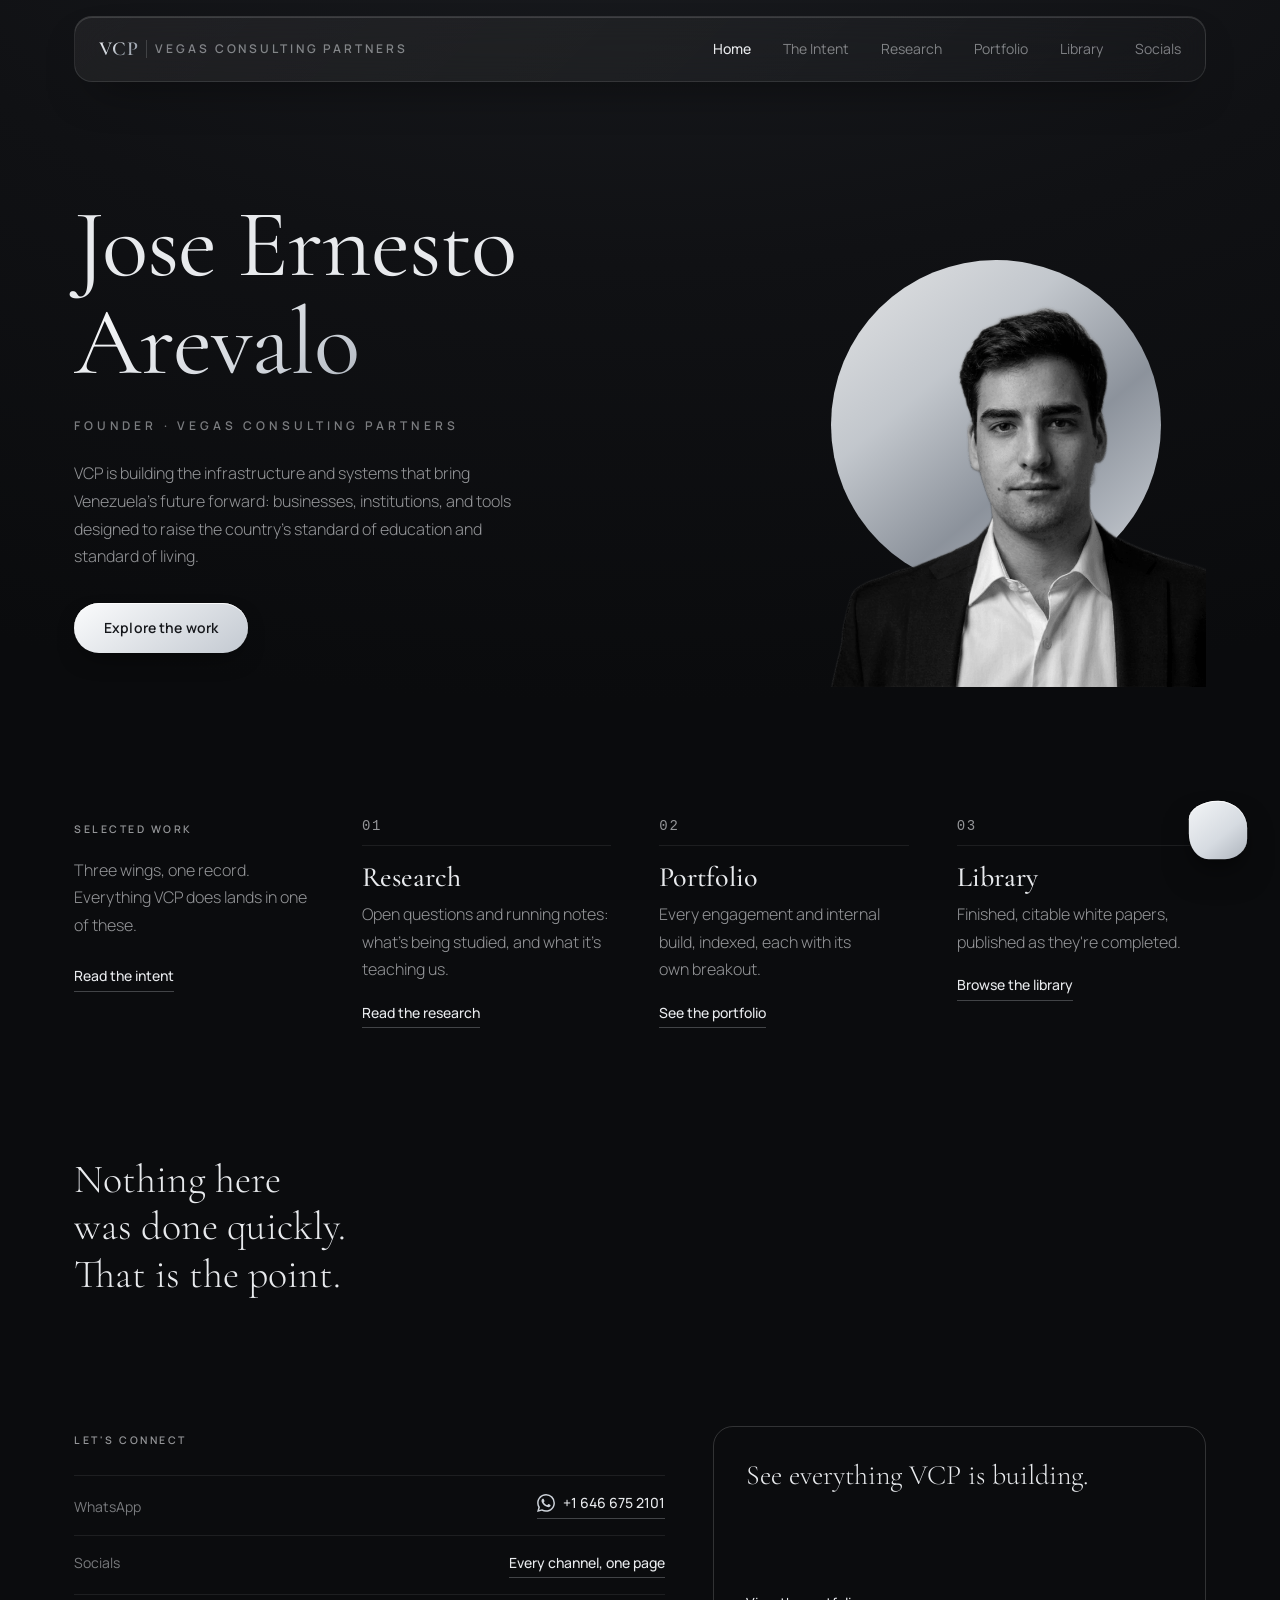
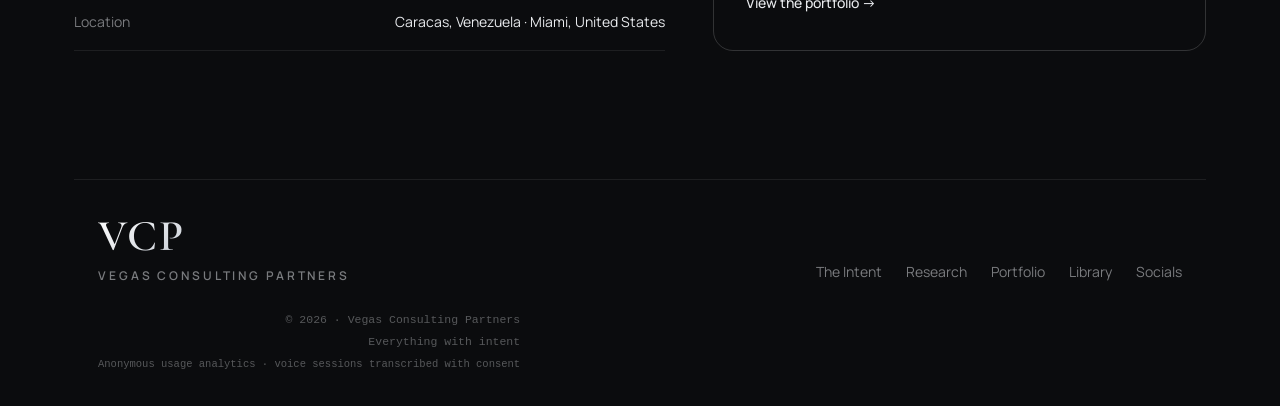
==== commit 460f91cf: "Voice-to-spec assistant: text-out, Supabase-backed (part of #43) (#46) * Add voice feedback widget: " ====
--- a/index.html
+++ b/index.html
@@ -312,5 +312,25 @@
 <script defer src="js/page-dip.js"></script>
 <script defer src="js/page-loader.js"></script>
 <script defer src="js/telemetry.js"></script>
+
+<!-- ============ VOICE FEEDBACK WIDGET (issue #43) ============ -->
+<div id="vcp-voice-widget">
+  <button type="button" class="vcp-voice-trigger" aria-label="Give voice feedback about this page" aria-haspopup="dialog"></button>
+  <button type="button" class="vcp-voice-reset" aria-label="Move widget back to its original position">&times;</button>
+  <div class="vcp-voice-panel" role="dialog" aria-label="Voice feedback" aria-modal="false">
+    <div class="vcp-voice-panel__header">
+      <span class="vcp-voice-panel__title">Quick feedback</span>
+      <div class="vcp-voice-panel__actions">
+        <button type="button" class="vcp-voice-panel__minimize" aria-label="Minimize">&minus;</button>
+        <button type="button" class="vcp-voice-panel__close" aria-label="Close">&times;</button>
+      </div>
+    </div>
+    <div class="vcp-voice-panel__body"></div>
+    <div class="vcp-voice-status">
+      <span class="vcp-voice-status__state">idle</span>
+    </div>
+  </div>
+</div>
+<script src="js/voice-widget.js"></script>
 </body>
 </html>
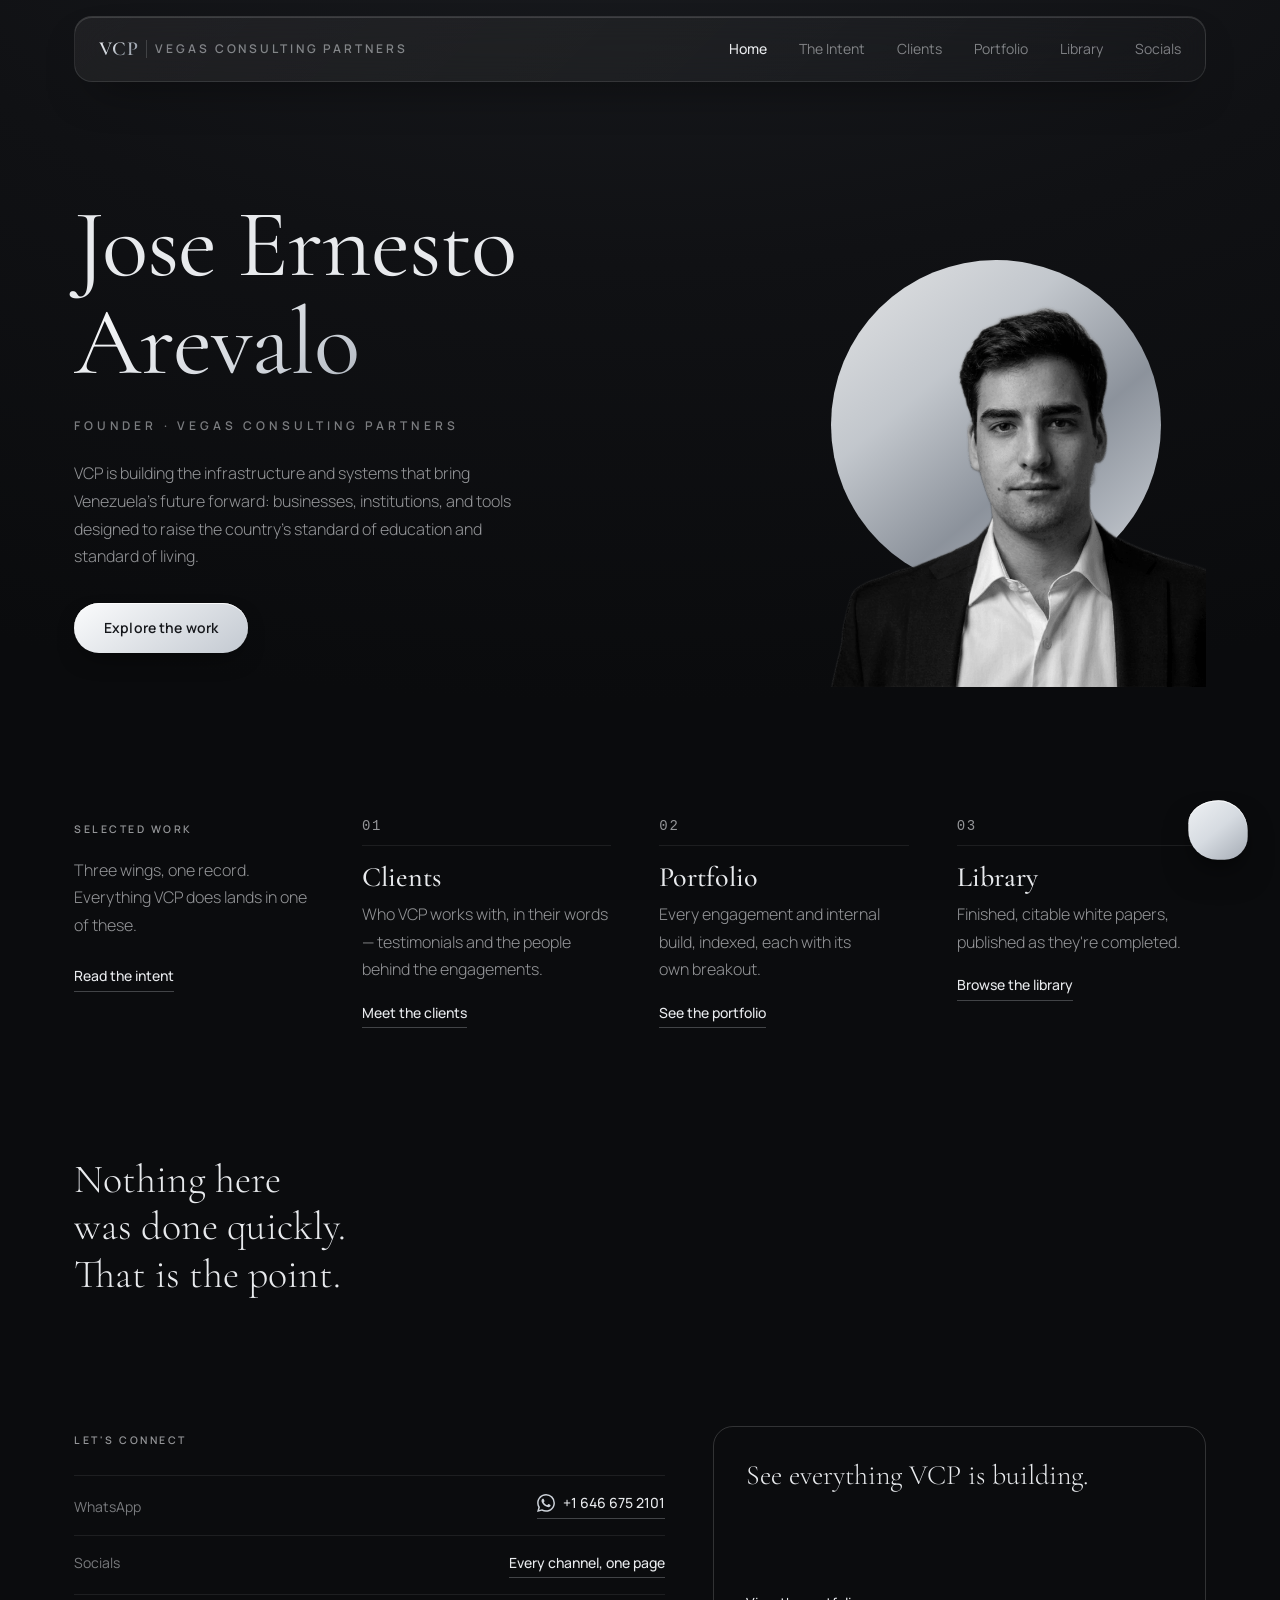
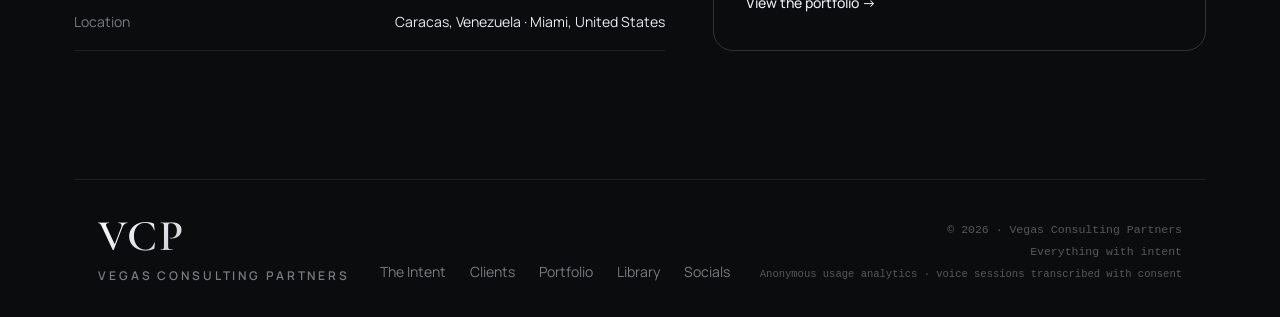
==== commit db3cf213: "[70017] Replace Penrose triangle loader with a fade; first visit reuses the nav dip One system (js/p" ====
--- a/index.html
+++ b/index.html
@@ -7,7 +7,7 @@
 <link rel="icon" type="image/png" sizes="32x32" href="/assets/favicon-32.png">
 <link rel="apple-touch-icon" href="/assets/apple-touch-icon.png">
 <title>VCP — Vegas Consulting Partners</title>
-<meta name="description" content="Jose Ernesto Arevalo, founder of Vegas Consulting Partners. The portfolio, research, and white papers, published in the open as they happen.">
+<meta name="description" content="Jose Ernesto Arevalo, founder of Vegas Consulting Partners. The portfolio, clients, and white papers, published in the open as they happen.">
 <link rel="preconnect" href="https://fonts.googleapis.com">
 <link rel="preconnect" href="https://fonts.gstatic.com" crossorigin>
 <link href="https://fonts.googleapis.com/css2?family=Cormorant+Garamond:ital,wght@0,300;0,400;0,500;0,600;1,400&family=Manrope:wght@300;400;500;600;700&display=swap" rel="stylesheet">
@@ -15,7 +15,7 @@
 <link rel="stylesheet" href="css/base.css">
 <link rel="stylesheet" href="css/components.css">
 <script>/* title-dip pre-paint (issue #57): show overlay before first paint */(function(){try{var t=sessionStorage.getItem('vcp-dip-title');if(t&&!matchMedia('(prefers-reduced-motion: reduce)').matches){var r=document.documentElement;r.setAttribute('data-dip-title',t);r.className+=' vcp-dip vcp-dip--hold';}}catch(e){}})();</script>
-<script>/* penrose-loader pre-paint (issue #71): veil before first paint */(function(){try{if(sessionStorage.getItem('vcp-loader')&&!matchMedia('(prefers-reduced-motion: reduce)').matches){document.documentElement.className+=' vcp-loading';}}catch(e){}})();</script>
+<script>/* page-fade pre-paint (issue #107): veil before first paint */(function(){try{if(sessionStorage.getItem("vcp-fade")&&!matchMedia("(prefers-reduced-motion: reduce)").matches){document.documentElement.className+=" vcp-fade";}}catch(e){}})();</script>
 <style>
   /* Landing-page layout only — components live in css/components.css.
      Person-led format (#62): hero with portrait over a circular silver
@@ -211,7 +211,7 @@
   <ul class="vcp-nav__links" id="vcp-nav-menu">
     <li><a href="/" aria-current="page">Home</a></li>
     <li><a href="/intent.html">The Intent</a></li>
-    <li><a href="/research.html">Research</a></li>
+    <li><a href="/clients.html">Clients</a></li>
     <li><a href="/projects.html">Portfolio</a></li>
     <li><a href="/library.html">Library</a></li>
     <li><a href="/socials.html">Socials</a></li>
@@ -246,9 +246,9 @@
       <div class="work-cols">
         <article class="work-col">
           <span class="work-col__num">01</span>
-          <h3>Research</h3>
-          <p>Open questions and running notes: what's being studied, and what it's teaching us.</p>
-          <a class="vcp-link" href="/research.html">Read the research</a>
+          <h3>Clients</h3>
+          <p>Who VCP works with, in their words — testimonials and the people behind the engagements.</p>
+          <a class="vcp-link" href="/clients.html">Meet the clients</a>
         </article>
         <article class="work-col">
           <span class="work-col__num">02</span>
@@ -298,7 +298,7 @@
   </div>
   <ul class="vcp-footer__links">
     <li><a href="/intent.html">The Intent</a></li>
-    <li><a href="/research.html">Research</a></li>
+    <li><a href="/clients.html">Clients</a></li>
     <li><a href="/projects.html">Portfolio</a></li>
     <li><a href="/library.html">Library</a></li>
     <li><a href="/socials.html">Socials</a></li>
@@ -310,7 +310,6 @@
 
 <script defer src="js/nav.js"></script>
 <script defer src="js/page-dip.js"></script>
-<script defer src="js/page-loader.js"></script>
 <script defer src="js/telemetry.js"></script>
 
 <!-- ============ VOICE FEEDBACK WIDGET (issue #43) ============ -->
--- a/css/tokens.css
+++ b/css/tokens.css
@@ -19,10 +19,7 @@
   /* Full brushed-silver panel (swatches, media accents) */
   --silver-panel: linear-gradient(140deg, #FBFCFD 0%, #D6DBE1 34%, #9AA1AB 62%, #C3C9D1 82%, #F0F2F5 100%);
   --on-silver: #15171B;
-  /* Unlit metal for the Penrose loader body (issue #71) */
-  --metal-dark: #33373D;
-  --metal-mid: #5C626B;
-  /* Veil behind fixed overlays (loader) */
+  /* Veil behind fixed overlays (dip / cross-fade) */
   --scrim: rgba(11, 12, 14, 0.78);
 
   /* Text */
--- a/css/components.css
+++ b/css/components.css
@@ -1321,74 +1321,34 @@
   max-width: 170px;
 }
 
-/* ── Penrose loader — "Quicksilver" (issue #71) ─────────────────────
-   Loading placeholder for internal navigation OUTSIDE the top nav
-   (nav tabs + brand use the title dip above). js/page-loader.js
-   injects .vcp-loader as a fixed overlay on click; the sheen
-   circulates through the tri-bar (SMIL gradient rotation in the SVG)
-   until the destination page replaces the document.
-   .vcp-loader--inline renders the same figure in the page flow
-   (component reference in demo.html). */
-/* Pre-paint veil: the destination's inline <head> snippet stamps
-   html.vcp-loading before first paint — veil up and page content
-   blurred until js/page-loader.js runs the reveal. */
-html.vcp-loading::before {
+
+/* ── Page fade transition (issue #107) ──────────────────────────────
+   Replaces the Penrose loader. Non-nav internal navigation (and nav
+   repeat visits) cross-fade through a short scrim veil; first visits
+   still play the title dip above (html.vcp-dip). js/page-fade.js
+   drives these classes. Under prefers-reduced-motion navigation is
+   native and immediate. */
+/* The veil element. On the DESTINATION the pre-paint snippet stamps
+   html.vcp-fade so the page starts fully veiled; --reveal fades it away.
+   On the ORIGIN it starts transparent and --out fades it up. */
+html.vcp-fade::before {
   content: '';
   position: fixed;
   inset: 0;
   z-index: 9000;
   background: var(--scrim);
+  opacity: 1;
   pointer-events: none;
-}
-
-/* Arriving page waits out of focus behind the veil... */
-html.vcp-loading .container { filter: blur(16px); }
-/* ...then blurs into place as the veil lifts (class swap in
-   page-loader.js reveal step). */
-html.vcp-loading--reveal .container {
-  filter: blur(0);
-  transition: filter 600ms var(--ease);
-}
-
-/* While html.vcp-loading carries the veil, the overlay element must
-   not stack a second scrim on top of it. */
-html.vcp-loading .vcp-loader { background: none; }
-
-.vcp-loader {
-  position: fixed;
-  inset: 0;
-  z-index: 9001; /* beneath the title dip (9999) — paths never overlap */
-  display: flex;
-  align-items: center;
-  justify-content: center;
-  background: var(--scrim);
-  opacity: 0;
   transition: opacity var(--dur-med) var(--ease);
-  pointer-events: none;
-}
-
-.vcp-loader.is-on { opacity: 1; }
-.vcp-loader.is-instant { transition: none; }
-
-/* Origin side: the triangle populates — pop over the darkening veil. */
-.vcp-loader.is-entering svg {
-  animation: vcp-loader-pop 320ms var(--ease) both;
-}
-@keyframes vcp-loader-pop {
-  from { opacity: 0; transform: scale(0.82); }
-  to   { opacity: 1; transform: scale(1); }
-}
-
-.vcp-loader svg {
-  width: 72px;
-  height: 72px;
-}
-
-.vcp-loader--inline {
-  position: static;
-  inset: auto;
-  display: inline-flex;
-  background: none;
-  opacity: 1;
-  z-index: auto;
-}
+}
+
+/* Origin side: js/page-fade.js adds .vcp-fade (veil transparent) then, on
+   the next frame, .vcp-fade--out to transition the veil up before leaving. */
+html.vcp-fade:not(.vcp-fade--out):not(.vcp-fade--reveal)::before { opacity: 0; }
+
+/* Destination side: .vcp-fade--reveal lifts the pre-paint veil. */
+html.vcp-fade--reveal::before { opacity: 0; }
+
+@media (prefers-reduced-motion: reduce) {
+  html.vcp-fade::before { display: none; }
+}
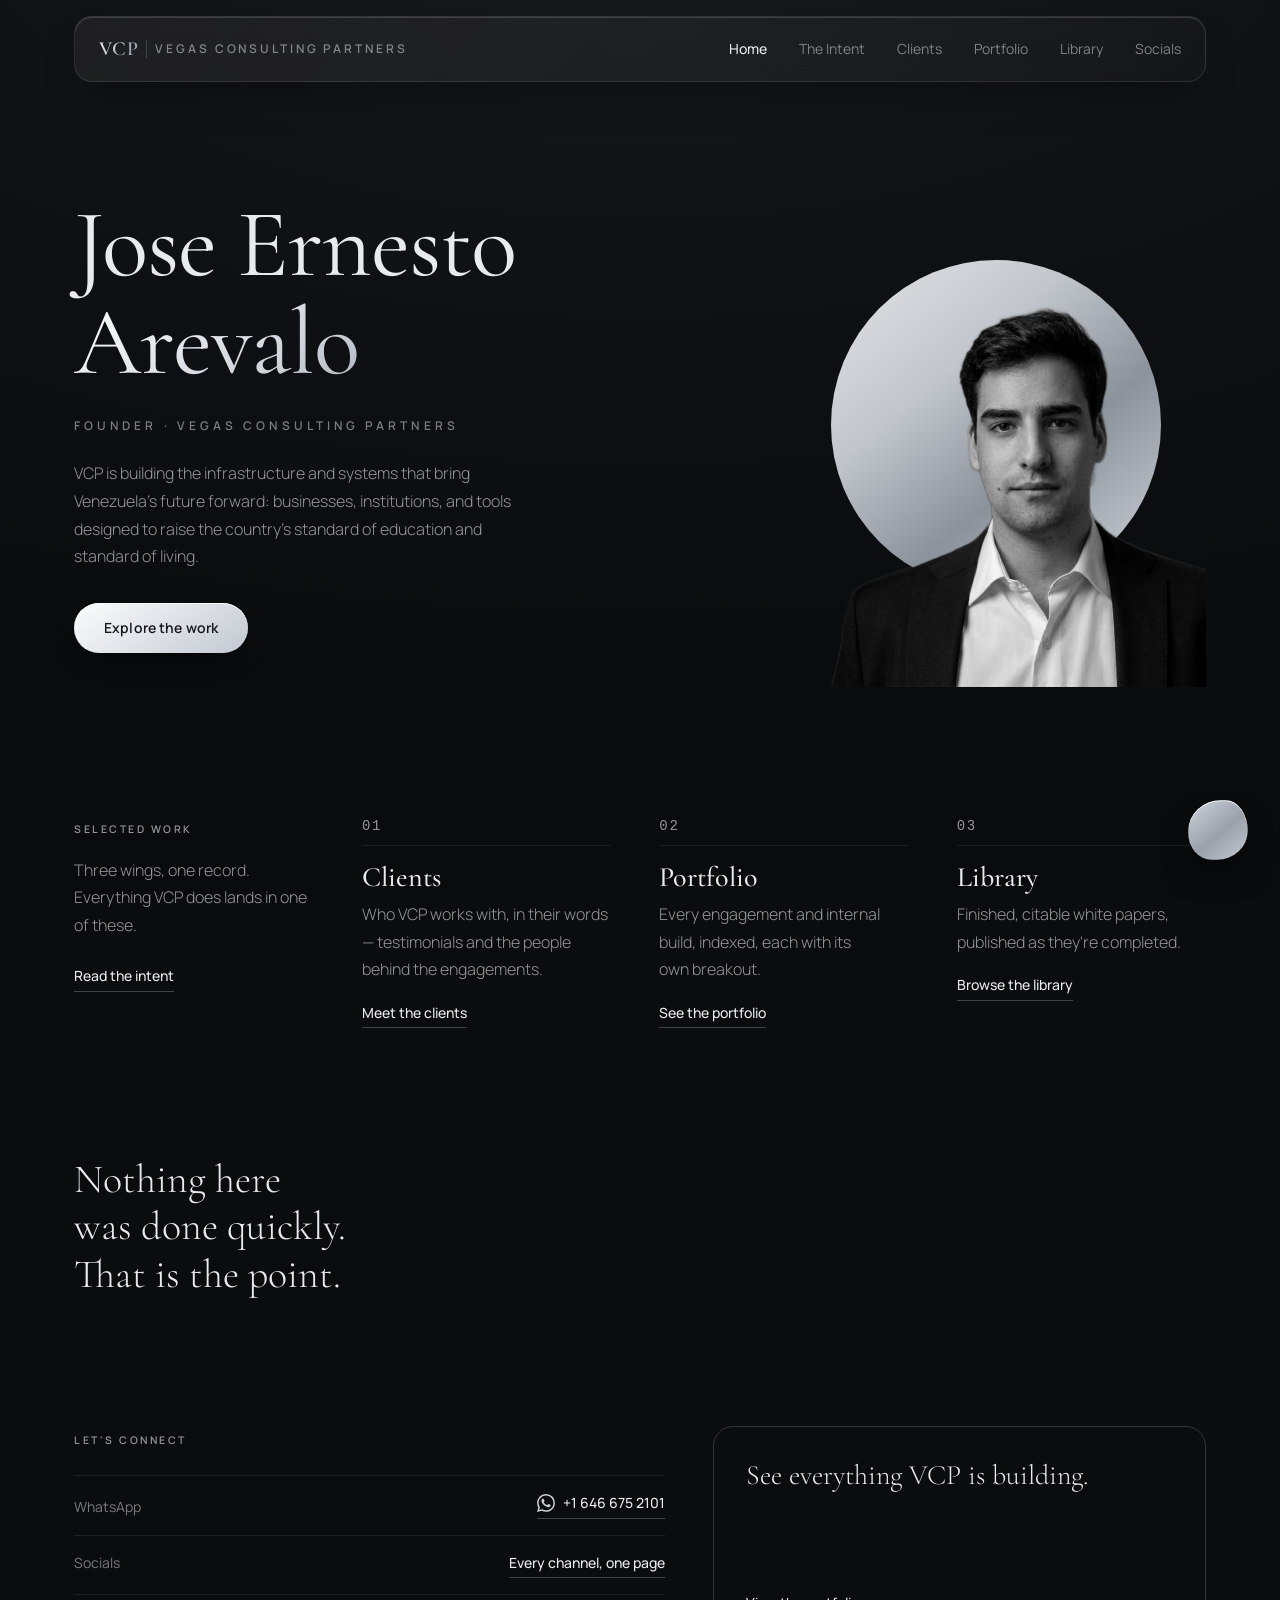
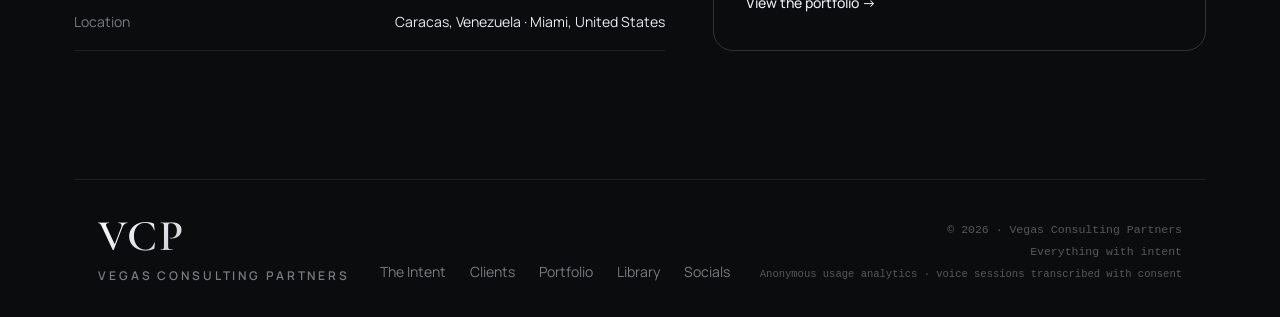
==== commit ac049cf3: "[30007][40002] Intent card -> Portfolio; rename Research wing to Clients 30007: Intent closing card " ====
--- a/index.html
+++ b/index.html
@@ -7,7 +7,7 @@
 <link rel="icon" type="image/png" sizes="32x32" href="/assets/favicon-32.png">
 <link rel="apple-touch-icon" href="/assets/apple-touch-icon.png">
 <title>VCP — Vegas Consulting Partners</title>
-<meta name="description" content="Jose Ernesto Arevalo, founder of Vegas Consulting Partners. The portfolio, clients, and white papers, published in the open as they happen.">
+<meta name="description" content="Jose Ernesto Arevalo, founder of Vegas Consulting Partners. The portfolio, research, and white papers, published in the open as they happen.">
 <link rel="preconnect" href="https://fonts.googleapis.com">
 <link rel="preconnect" href="https://fonts.gstatic.com" crossorigin>
 <link href="https://fonts.googleapis.com/css2?family=Cormorant+Garamond:ital,wght@0,300;0,400;0,500;0,600;1,400&family=Manrope:wght@300;400;500;600;700&display=swap" rel="stylesheet">
@@ -15,7 +15,7 @@
 <link rel="stylesheet" href="css/base.css">
 <link rel="stylesheet" href="css/components.css">
 <script>/* title-dip pre-paint (issue #57): show overlay before first paint */(function(){try{var t=sessionStorage.getItem('vcp-dip-title');if(t&&!matchMedia('(prefers-reduced-motion: reduce)').matches){var r=document.documentElement;r.setAttribute('data-dip-title',t);r.className+=' vcp-dip vcp-dip--hold';}}catch(e){}})();</script>
-<script>/* page-fade pre-paint (issue #107): veil before first paint */(function(){try{if(sessionStorage.getItem("vcp-fade")&&!matchMedia("(prefers-reduced-motion: reduce)").matches){document.documentElement.className+=" vcp-fade";}}catch(e){}})();</script>
+<script>/* penrose-loader pre-paint (issue #71): veil before first paint */(function(){try{if(sessionStorage.getItem('vcp-loader')&&!matchMedia('(prefers-reduced-motion: reduce)').matches){document.documentElement.className+=' vcp-loading';}}catch(e){}})();</script>
 <style>
   /* Landing-page layout only — components live in css/components.css.
      Person-led format (#62): hero with portrait over a circular silver
@@ -310,6 +310,7 @@
 
 <script defer src="js/nav.js"></script>
 <script defer src="js/page-dip.js"></script>
+<script defer src="js/page-loader.js"></script>
 <script defer src="js/telemetry.js"></script>
 
 <!-- ============ VOICE FEEDBACK WIDGET (issue #43) ============ -->
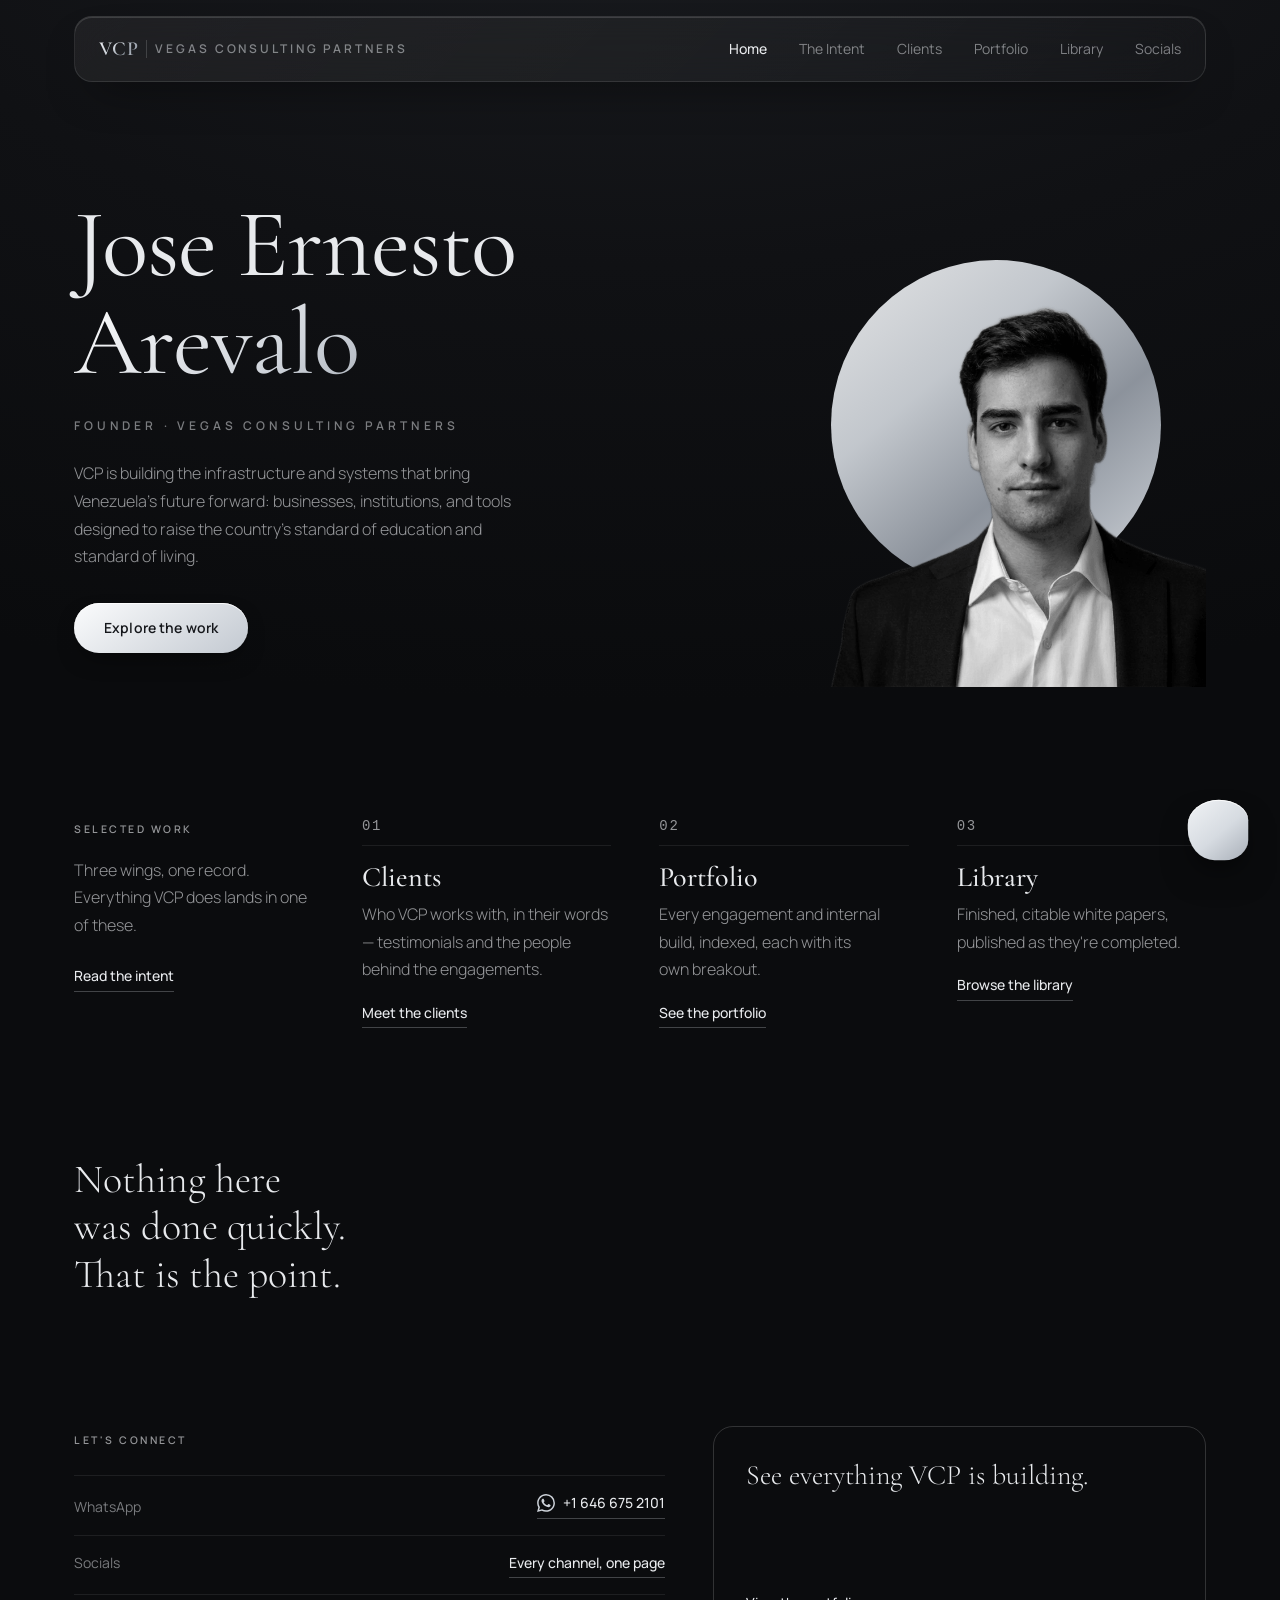
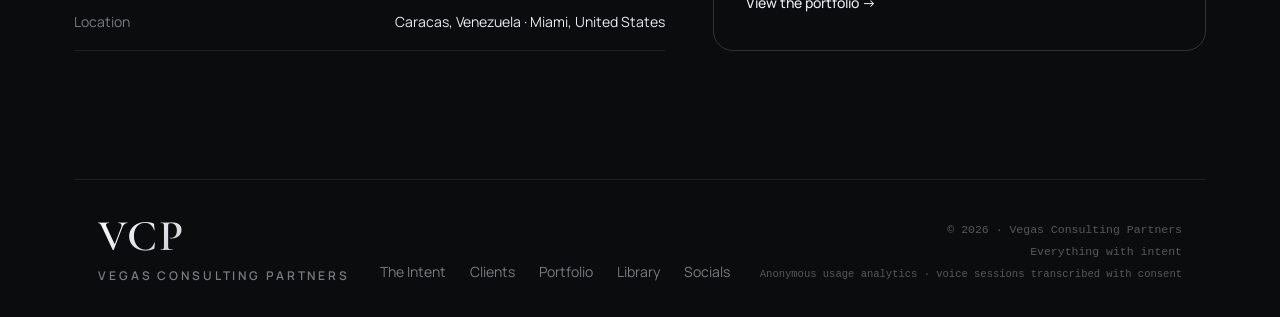
==== commit 9bc5b3d4: "Fix cross-fade destination + hash bail (PR #108 audit) Addresses Sterling's CHANGES REQUESTED on PR " ====
--- a/index.html
+++ b/index.html
@@ -7,7 +7,7 @@
 <link rel="icon" type="image/png" sizes="32x32" href="/assets/favicon-32.png">
 <link rel="apple-touch-icon" href="/assets/apple-touch-icon.png">
 <title>VCP — Vegas Consulting Partners</title>
-<meta name="description" content="Jose Ernesto Arevalo, founder of Vegas Consulting Partners. The portfolio, research, and white papers, published in the open as they happen.">
+<meta name="description" content="Jose Ernesto Arevalo, founder of Vegas Consulting Partners. The portfolio, clients, and white papers, published in the open as they happen.">
 <link rel="preconnect" href="https://fonts.googleapis.com">
 <link rel="preconnect" href="https://fonts.gstatic.com" crossorigin>
 <link href="https://fonts.googleapis.com/css2?family=Cormorant+Garamond:ital,wght@0,300;0,400;0,500;0,600;1,400&family=Manrope:wght@300;400;500;600;700&display=swap" rel="stylesheet">
@@ -15,7 +15,7 @@
 <link rel="stylesheet" href="css/base.css">
 <link rel="stylesheet" href="css/components.css">
 <script>/* title-dip pre-paint (issue #57): show overlay before first paint */(function(){try{var t=sessionStorage.getItem('vcp-dip-title');if(t&&!matchMedia('(prefers-reduced-motion: reduce)').matches){var r=document.documentElement;r.setAttribute('data-dip-title',t);r.className+=' vcp-dip vcp-dip--hold';}}catch(e){}})();</script>
-<script>/* penrose-loader pre-paint (issue #71): veil before first paint */(function(){try{if(sessionStorage.getItem('vcp-loader')&&!matchMedia('(prefers-reduced-motion: reduce)').matches){document.documentElement.className+=' vcp-loading';}}catch(e){}})();</script>
+<script>/* page-fade pre-paint (issue #107): veil before first paint */(function(){try{if(sessionStorage.getItem("vcp-fade")&&!matchMedia("(prefers-reduced-motion: reduce)").matches){document.documentElement.className+=" vcp-fade vcp-fade--in";}}catch(e){}})();</script>
 <style>
   /* Landing-page layout only — components live in css/components.css.
      Person-led format (#62): hero with portrait over a circular silver
@@ -310,7 +310,6 @@
 
 <script defer src="js/nav.js"></script>
 <script defer src="js/page-dip.js"></script>
-<script defer src="js/page-loader.js"></script>
 <script defer src="js/telemetry.js"></script>
 
 <!-- ============ VOICE FEEDBACK WIDGET (issue #43) ============ -->
--- a/css/components.css
+++ b/css/components.css
@@ -1325,28 +1325,30 @@
 /* ── Page fade transition (issue #107) ──────────────────────────────
    Replaces the Penrose loader. Non-nav internal navigation (and nav
    repeat visits) cross-fade through a short scrim veil; first visits
-   still play the title dip above (html.vcp-dip). js/page-fade.js
-   drives these classes. Under prefers-reduced-motion navigation is
-   native and immediate. */
-/* The veil element. On the DESTINATION the pre-paint snippet stamps
-   html.vcp-fade so the page starts fully veiled; --reveal fades it away.
-   On the ORIGIN it starts transparent and --out fades it up. */
+   still play the title dip above (html.vcp-dip). js/page-dip.js drives
+   these classes. Under prefers-reduced-motion navigation is native and
+   immediate. */
+/* The veil element. It defaults to transparent (opacity 0); the two
+   sides drive it in opposite directions:
+   - ORIGIN: js/page-dip.js adds .vcp-fade then .vcp-fade--out on the next
+     frame → veil fades UP over the leaving page.
+   - DESTINATION: the pre-paint snippet stamps .vcp-fade--in so the page
+     starts fully veiled; .vcp-fade--reveal drops it back to 0 → veil
+     fades AWAY on the arriving page. */
 html.vcp-fade::before {
   content: '';
   position: fixed;
   inset: 0;
   z-index: 9000;
   background: var(--scrim);
-  opacity: 1;
+  opacity: 0;
   pointer-events: none;
   transition: opacity var(--dur-med) var(--ease);
 }
 
-/* Origin side: js/page-fade.js adds .vcp-fade (veil transparent) then, on
-   the next frame, .vcp-fade--out to transition the veil up before leaving. */
-html.vcp-fade:not(.vcp-fade--out):not(.vcp-fade--reveal)::before { opacity: 0; }
-
-/* Destination side: .vcp-fade--reveal lifts the pre-paint veil. */
+/* Origin veil up; destination veil starts up and is lifted by --reveal. */
+html.vcp-fade--out::before,
+html.vcp-fade--in::before { opacity: 1; }
 html.vcp-fade--reveal::before { opacity: 0; }
 
 @media (prefers-reduced-motion: reduce) {
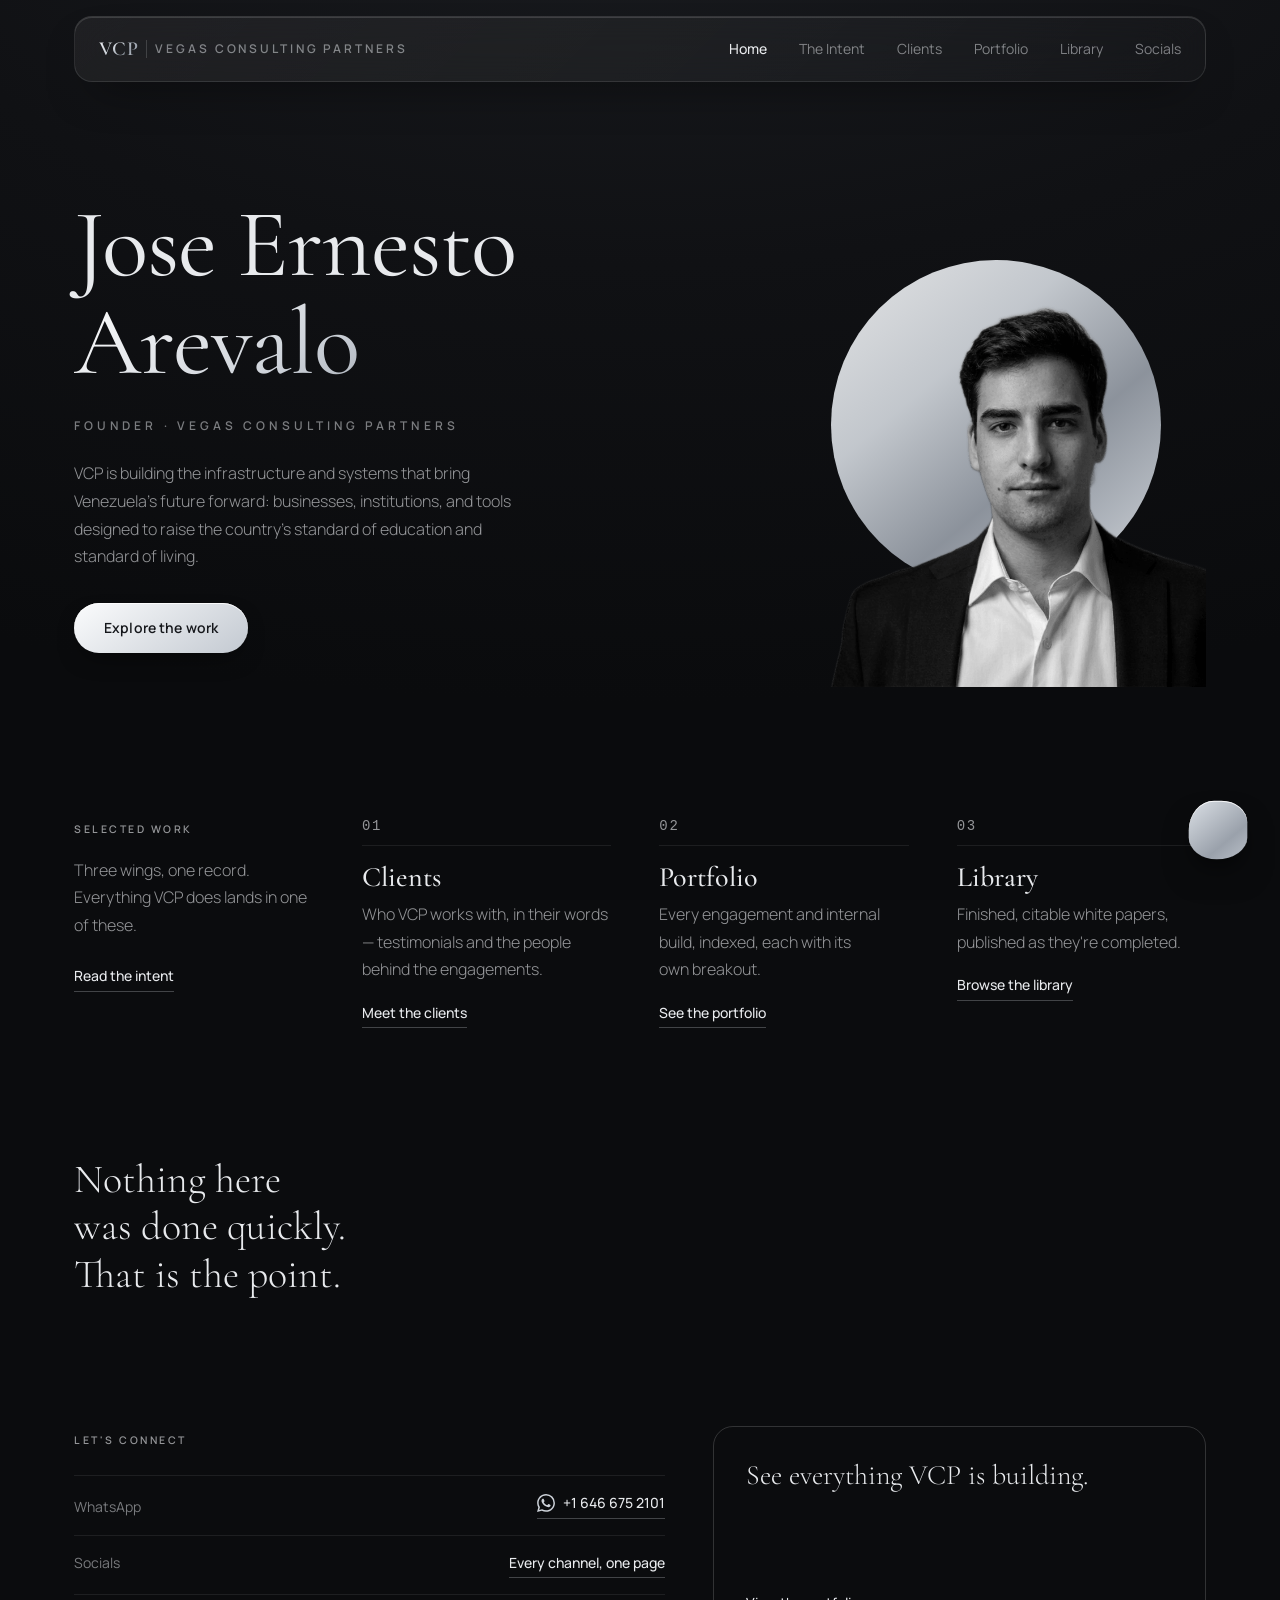
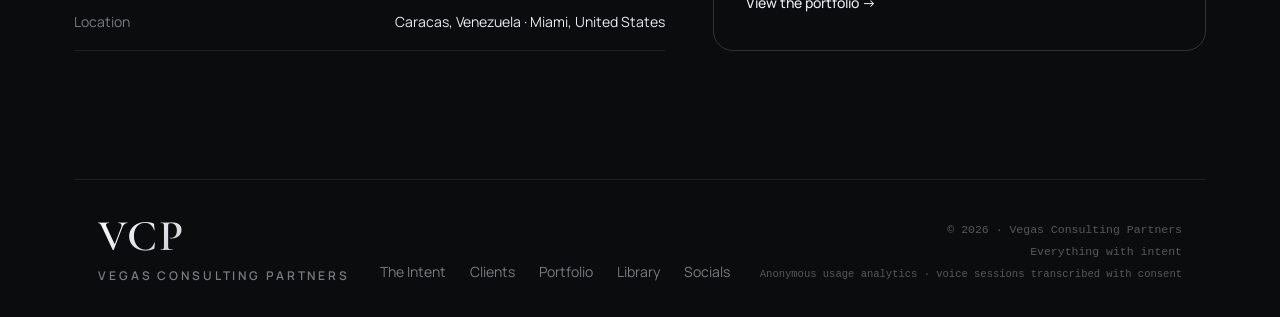
==== commit 9bab69db: "Audit #111 notes: demo nav + index meta description say Clients not Research Co-Authored-By: Claude " ====
--- a/index.html
+++ b/index.html
@@ -15,7 +15,7 @@
 <link rel="stylesheet" href="css/base.css">
 <link rel="stylesheet" href="css/components.css">
 <script>/* title-dip pre-paint (issue #57): show overlay before first paint */(function(){try{var t=sessionStorage.getItem('vcp-dip-title');if(t&&!matchMedia('(prefers-reduced-motion: reduce)').matches){var r=document.documentElement;r.setAttribute('data-dip-title',t);r.className+=' vcp-dip vcp-dip--hold';}}catch(e){}})();</script>
-<script>/* page-fade pre-paint (issue #107): veil before first paint */(function(){try{if(sessionStorage.getItem("vcp-fade")&&!matchMedia("(prefers-reduced-motion: reduce)").matches){document.documentElement.className+=" vcp-fade vcp-fade--in";}}catch(e){}})();</script>
+<script>/* penrose-loader pre-paint (issue #71): veil before first paint */(function(){try{if(sessionStorage.getItem('vcp-loader')&&!matchMedia('(prefers-reduced-motion: reduce)').matches){document.documentElement.className+=' vcp-loading';}}catch(e){}})();</script>
 <style>
   /* Landing-page layout only — components live in css/components.css.
      Person-led format (#62): hero with portrait over a circular silver
@@ -310,6 +310,7 @@
 
 <script defer src="js/nav.js"></script>
 <script defer src="js/page-dip.js"></script>
+<script defer src="js/page-loader.js"></script>
 <script defer src="js/telemetry.js"></script>
 
 <!-- ============ VOICE FEEDBACK WIDGET (issue #43) ============ -->
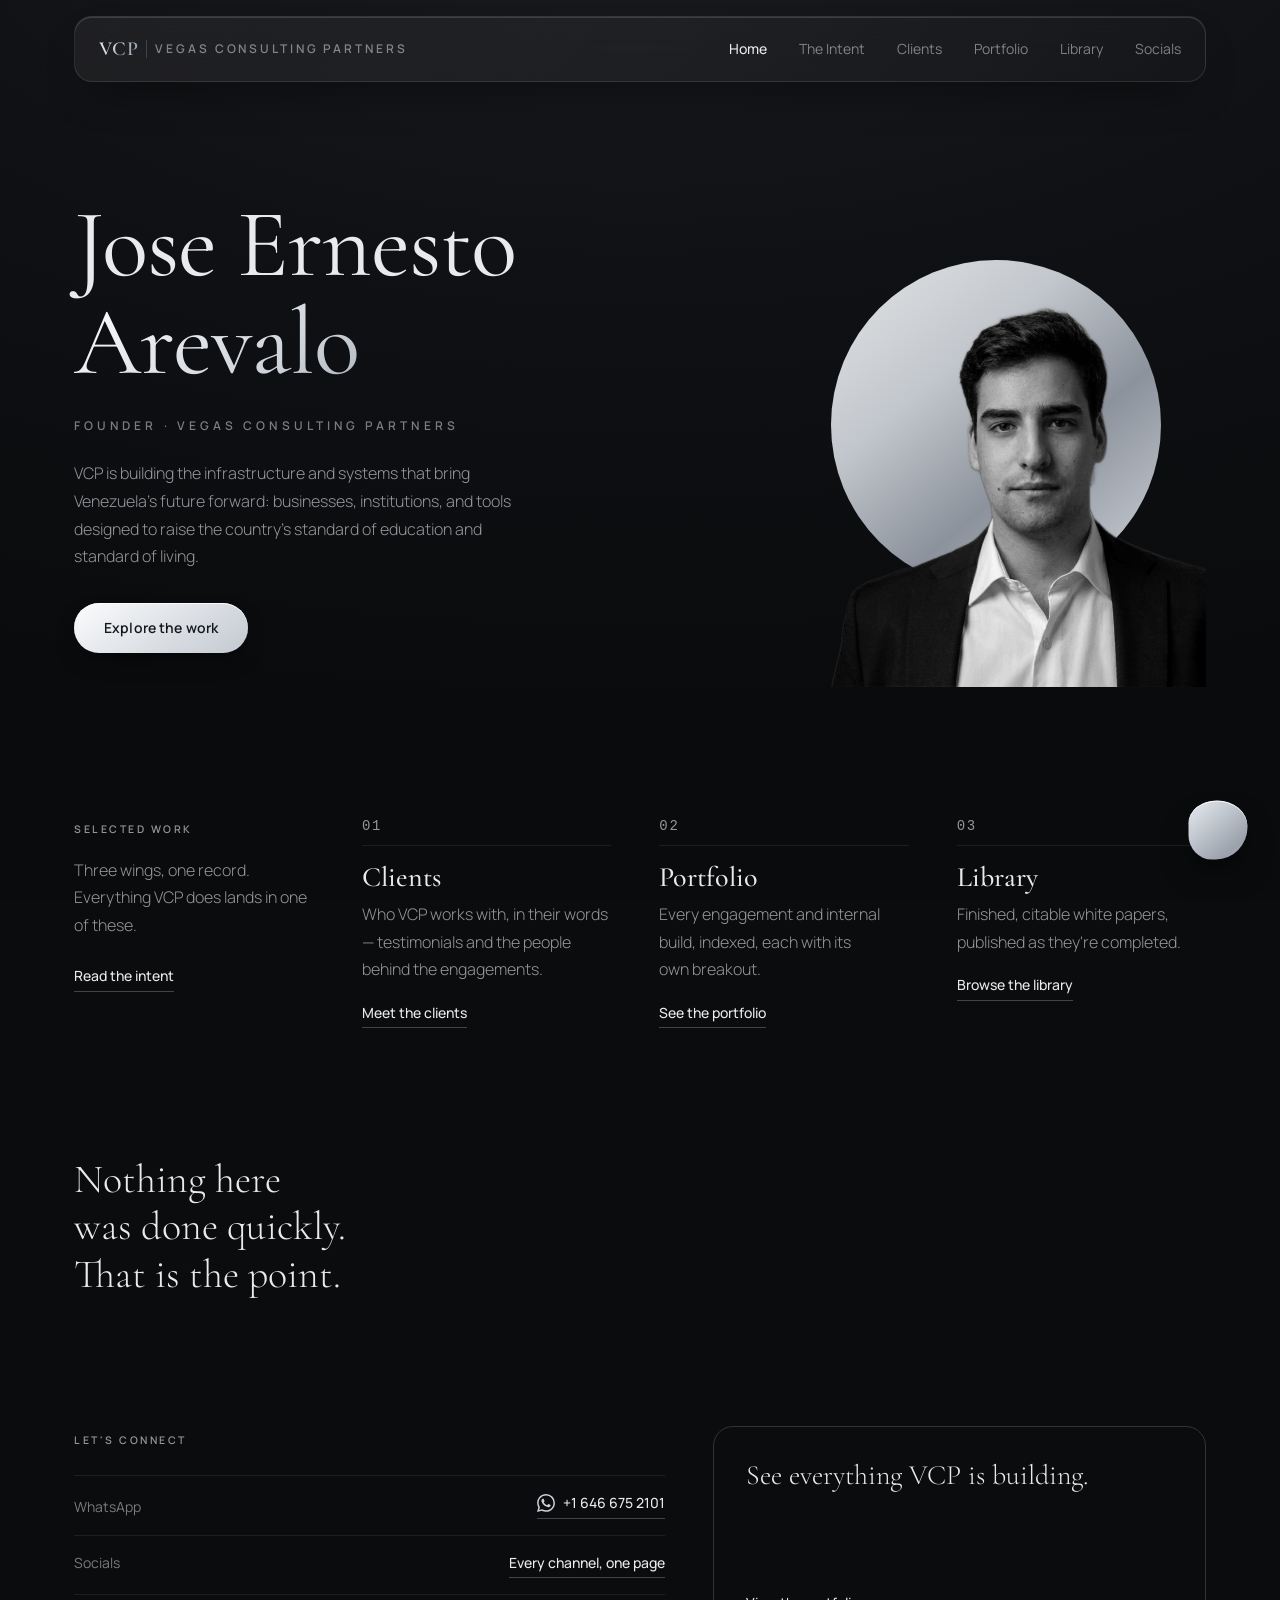
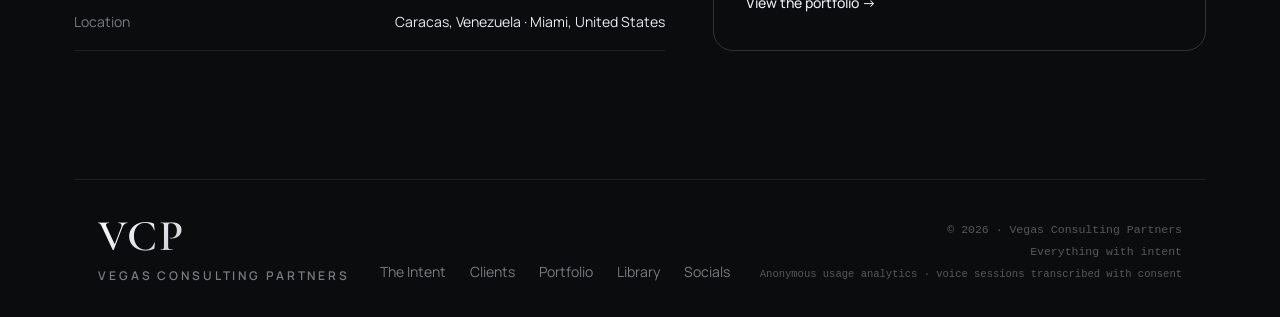
==== commit 78118186: "[70017] Replace Penrose triangle loader with a fade; first visit reuses the nav dip (#108) * [70017]" ====
--- a/index.html
+++ b/index.html
@@ -15,7 +15,7 @@
 <link rel="stylesheet" href="css/base.css">
 <link rel="stylesheet" href="css/components.css">
 <script>/* title-dip pre-paint (issue #57): show overlay before first paint */(function(){try{var t=sessionStorage.getItem('vcp-dip-title');if(t&&!matchMedia('(prefers-reduced-motion: reduce)').matches){var r=document.documentElement;r.setAttribute('data-dip-title',t);r.className+=' vcp-dip vcp-dip--hold';}}catch(e){}})();</script>
-<script>/* penrose-loader pre-paint (issue #71): veil before first paint */(function(){try{if(sessionStorage.getItem('vcp-loader')&&!matchMedia('(prefers-reduced-motion: reduce)').matches){document.documentElement.className+=' vcp-loading';}}catch(e){}})();</script>
+<script>/* page-fade pre-paint (issue #107): veil before first paint */(function(){try{if(sessionStorage.getItem("vcp-fade")&&!matchMedia("(prefers-reduced-motion: reduce)").matches){document.documentElement.className+=" vcp-fade vcp-fade--in";}}catch(e){}})();</script>
 <style>
   /* Landing-page layout only — components live in css/components.css.
      Person-led format (#62): hero with portrait over a circular silver
@@ -310,7 +310,6 @@
 
 <script defer src="js/nav.js"></script>
 <script defer src="js/page-dip.js"></script>
-<script defer src="js/page-loader.js"></script>
 <script defer src="js/telemetry.js"></script>
 
 <!-- ============ VOICE FEEDBACK WIDGET (issue #43) ============ -->
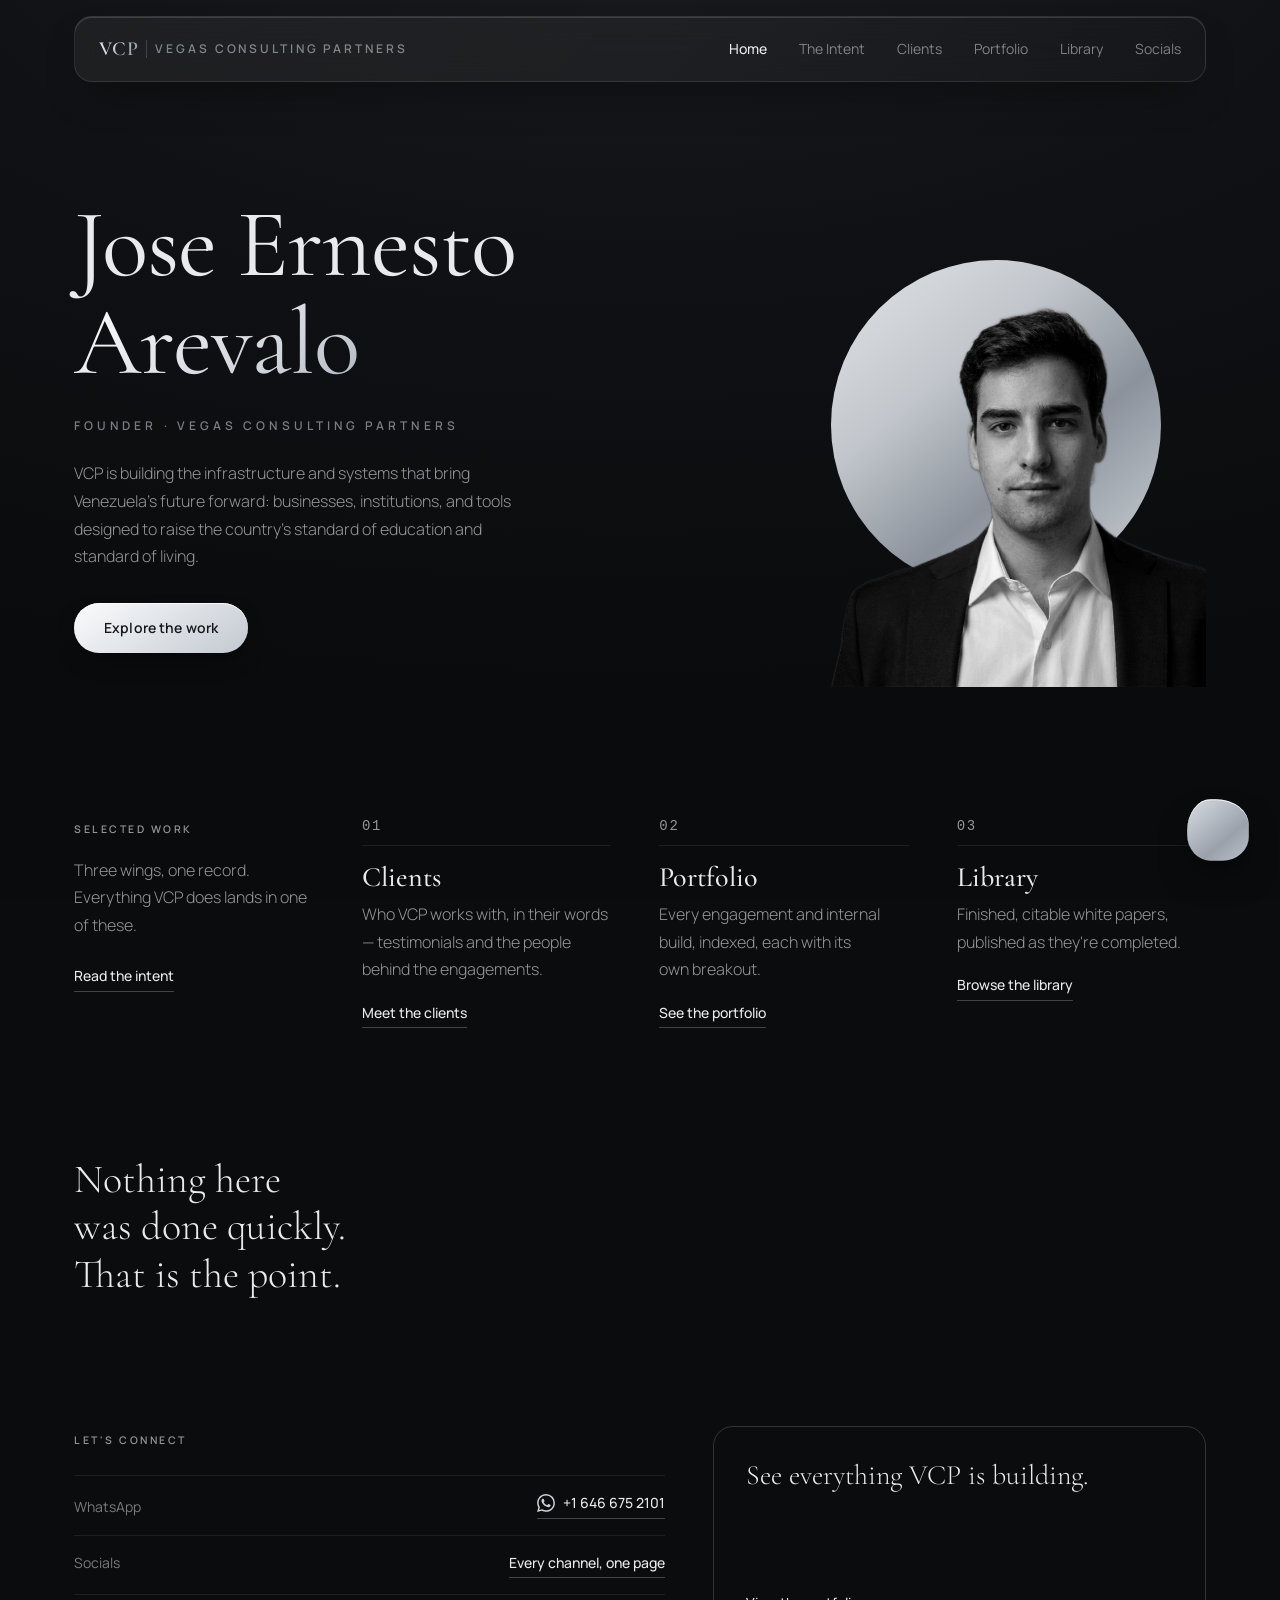
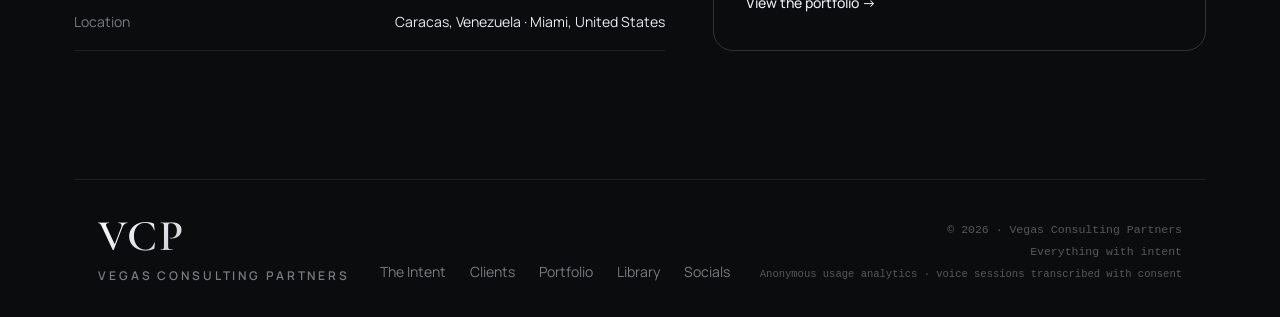
==== commit 01281cc8: "Add Open Graph / Twitter share image to the landing page The live site served no og:image, so link u" ====
--- a/index.html
+++ b/index.html
@@ -8,6 +8,18 @@
 <link rel="apple-touch-icon" href="/assets/apple-touch-icon.png">
 <title>VCP — Vegas Consulting Partners</title>
 <meta name="description" content="Jose Ernesto Arevalo, founder of Vegas Consulting Partners. The portfolio, clients, and white papers, published in the open as they happen.">
+<meta property="og:type" content="website">
+<meta property="og:url" content="https://vcp.consulting/">
+<meta property="og:title" content="VCP — Vegas Consulting Partners">
+<meta property="og:description" content="Jose Ernesto Arevalo, founder of Vegas Consulting Partners. The portfolio, clients, and white papers, published in the open as they happen.">
+<meta property="og:image" content="https://vcp.consulting/assets/og-image.png">
+<meta property="og:image:width" content="1200">
+<meta property="og:image:height" content="630">
+<meta property="og:image:alt" content="Jose Ernesto Arevalo, founder of Vegas Consulting Partners">
+<meta name="twitter:card" content="summary_large_image">
+<meta name="twitter:title" content="VCP — Vegas Consulting Partners">
+<meta name="twitter:description" content="Jose Ernesto Arevalo, founder of Vegas Consulting Partners. The portfolio, clients, and white papers, published in the open as they happen.">
+<meta name="twitter:image" content="https://vcp.consulting/assets/og-image.png">
 <link rel="preconnect" href="https://fonts.googleapis.com">
 <link rel="preconnect" href="https://fonts.gstatic.com" crossorigin>
 <link href="https://fonts.googleapis.com/css2?family=Cormorant+Garamond:ital,wght@0,300;0,400;0,500;0,600;1,400&family=Manrope:wght@300;400;500;600;700&display=swap" rel="stylesheet">
